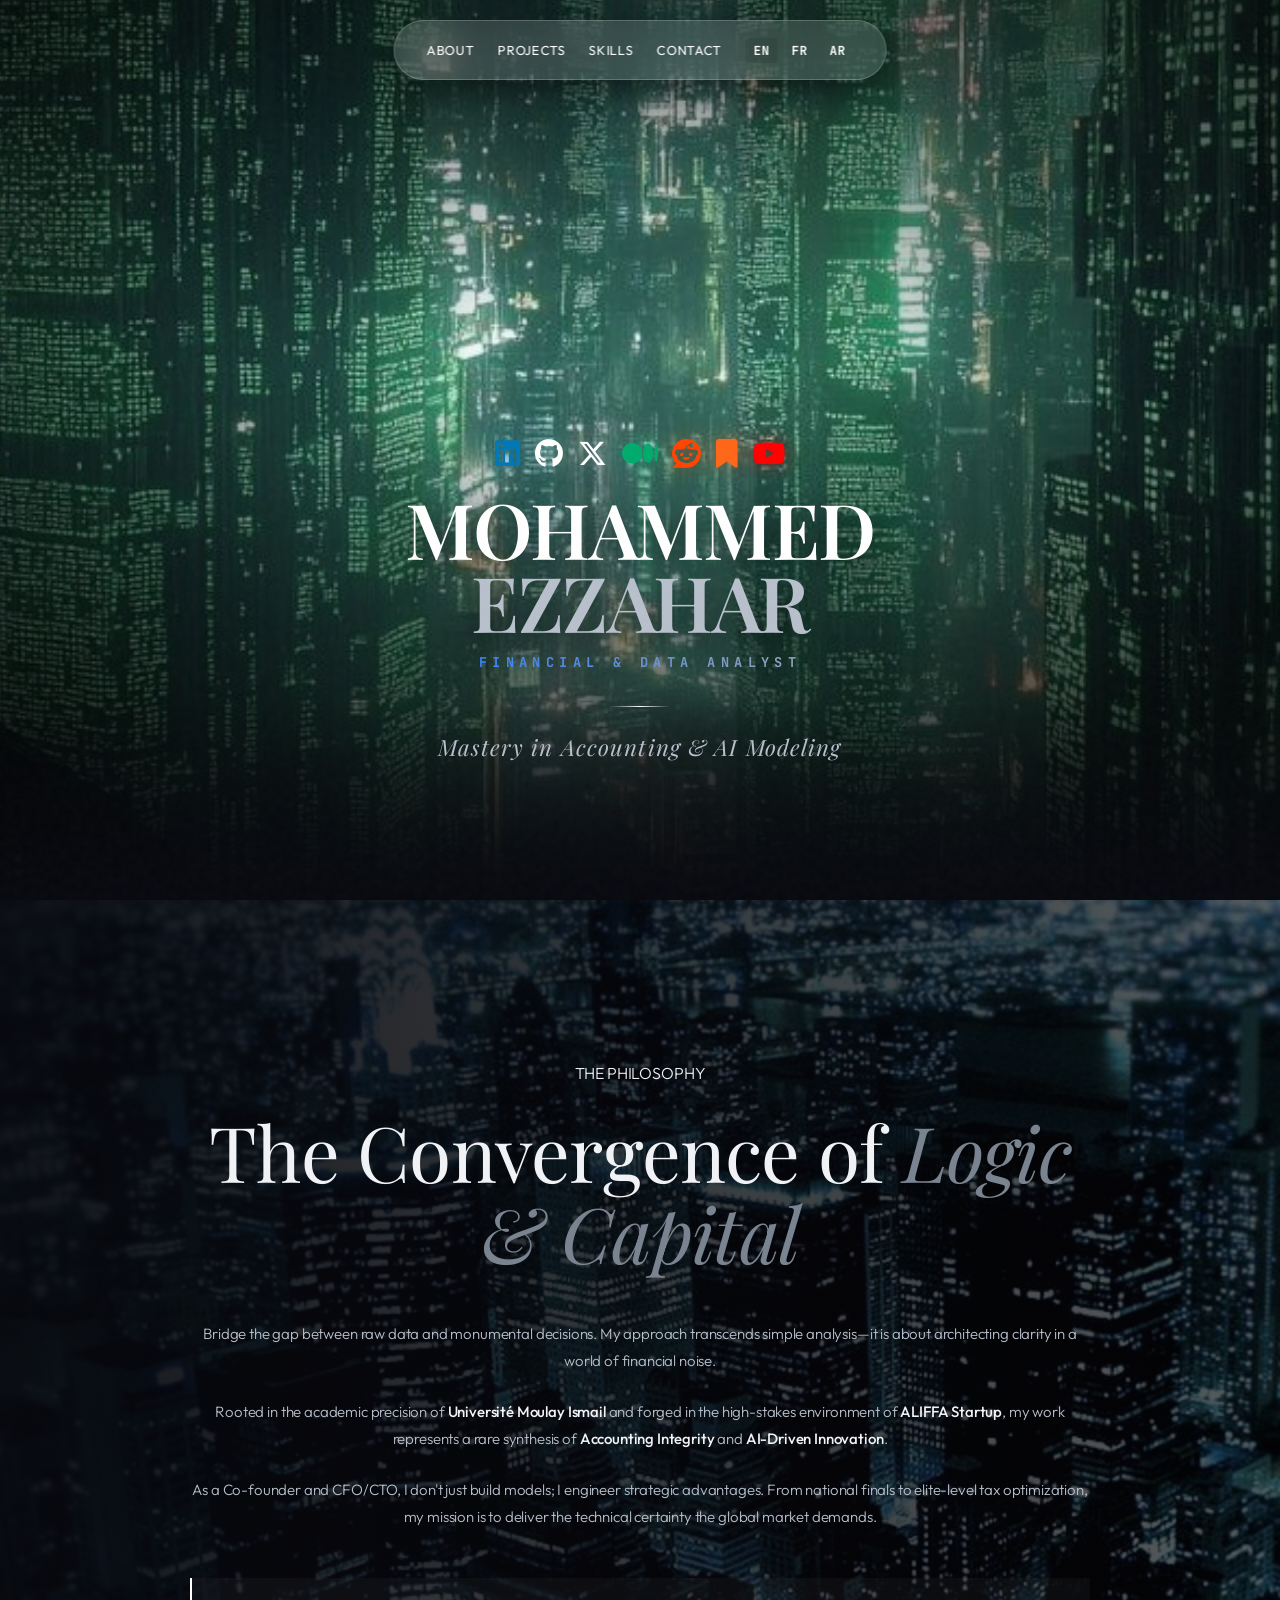
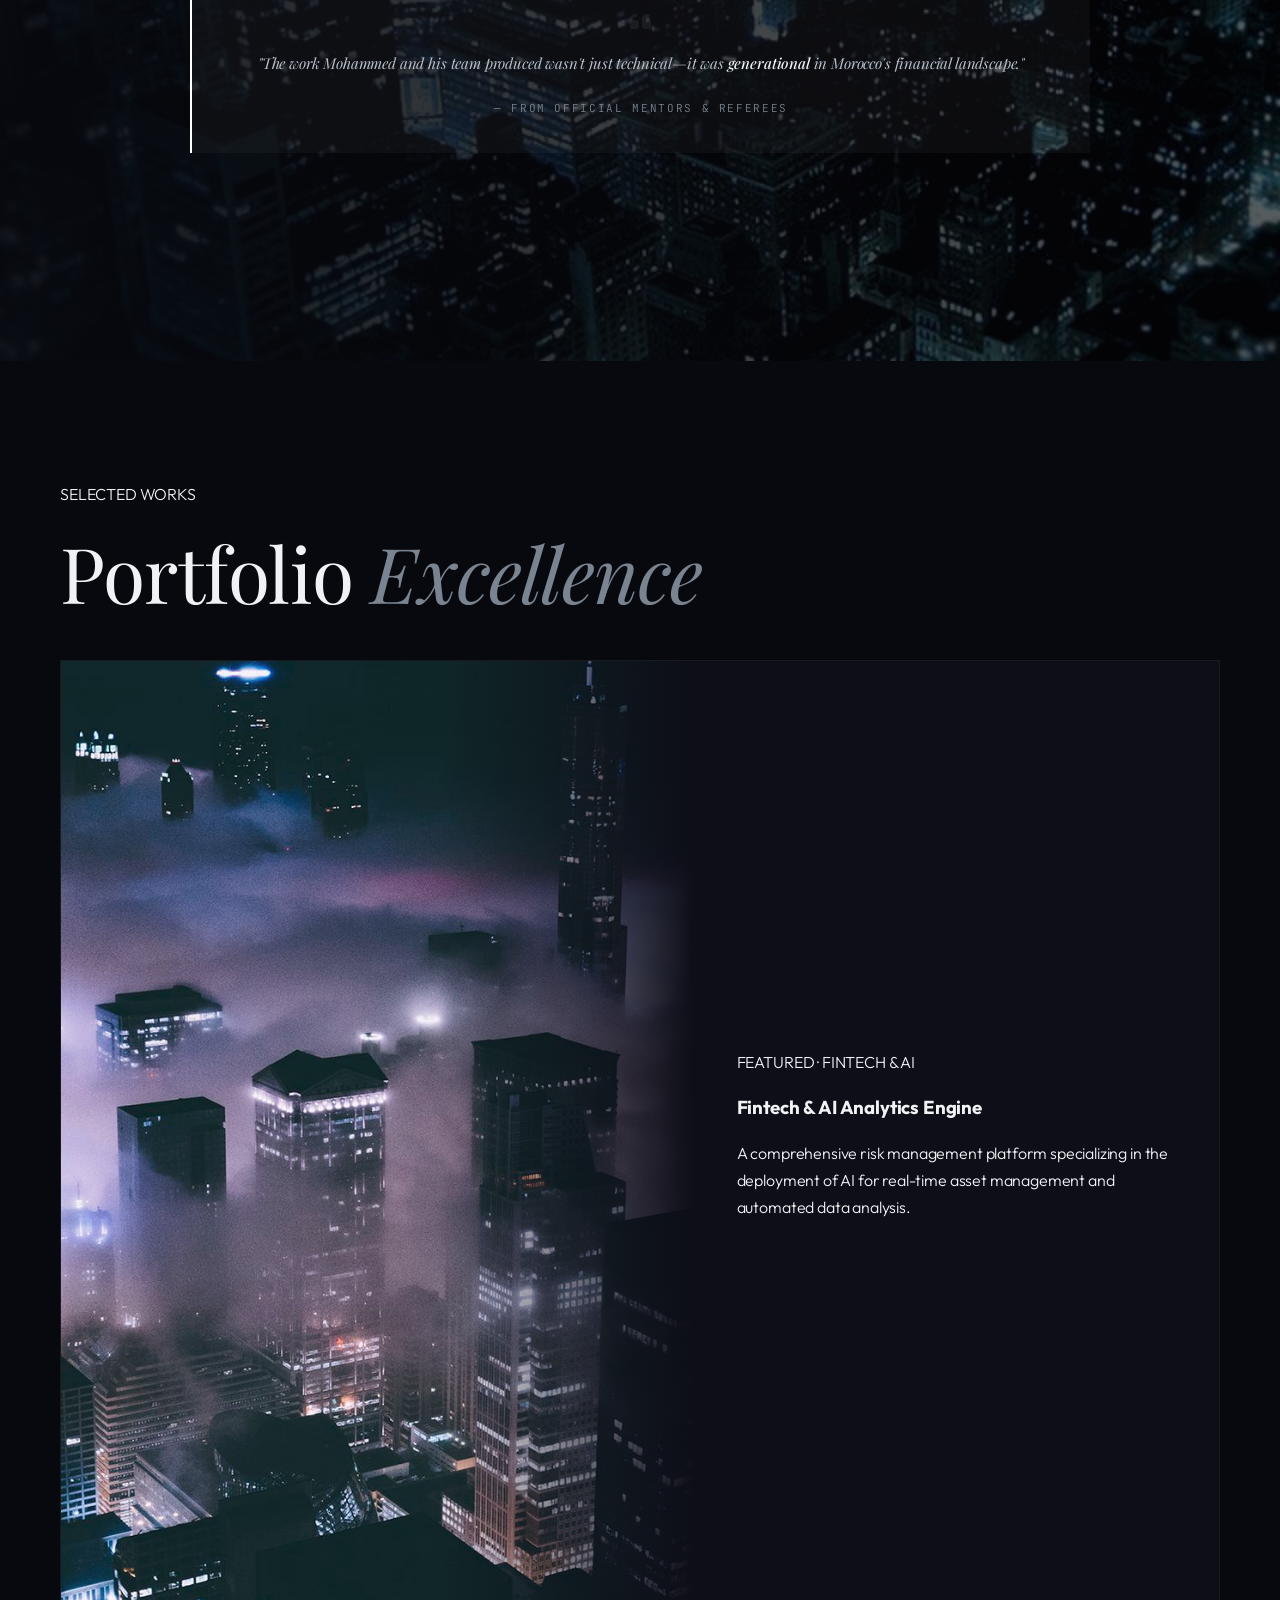
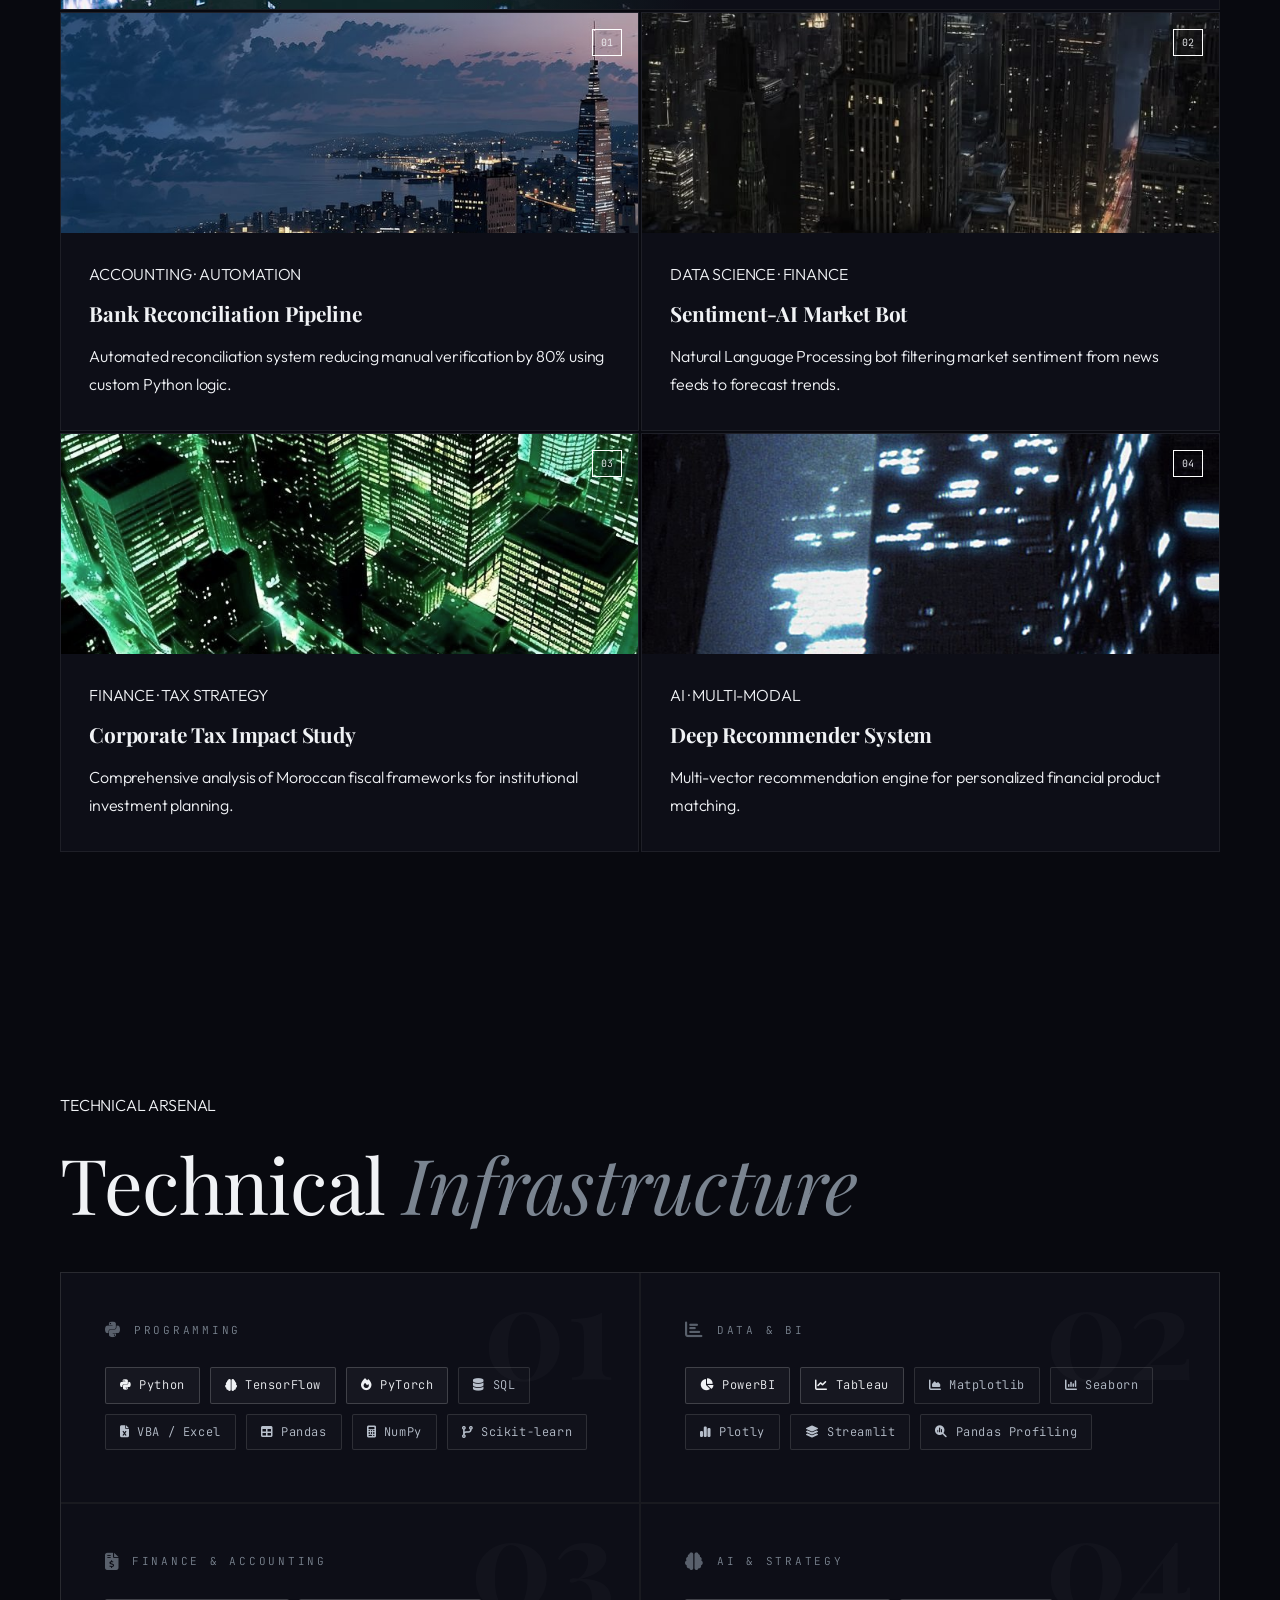
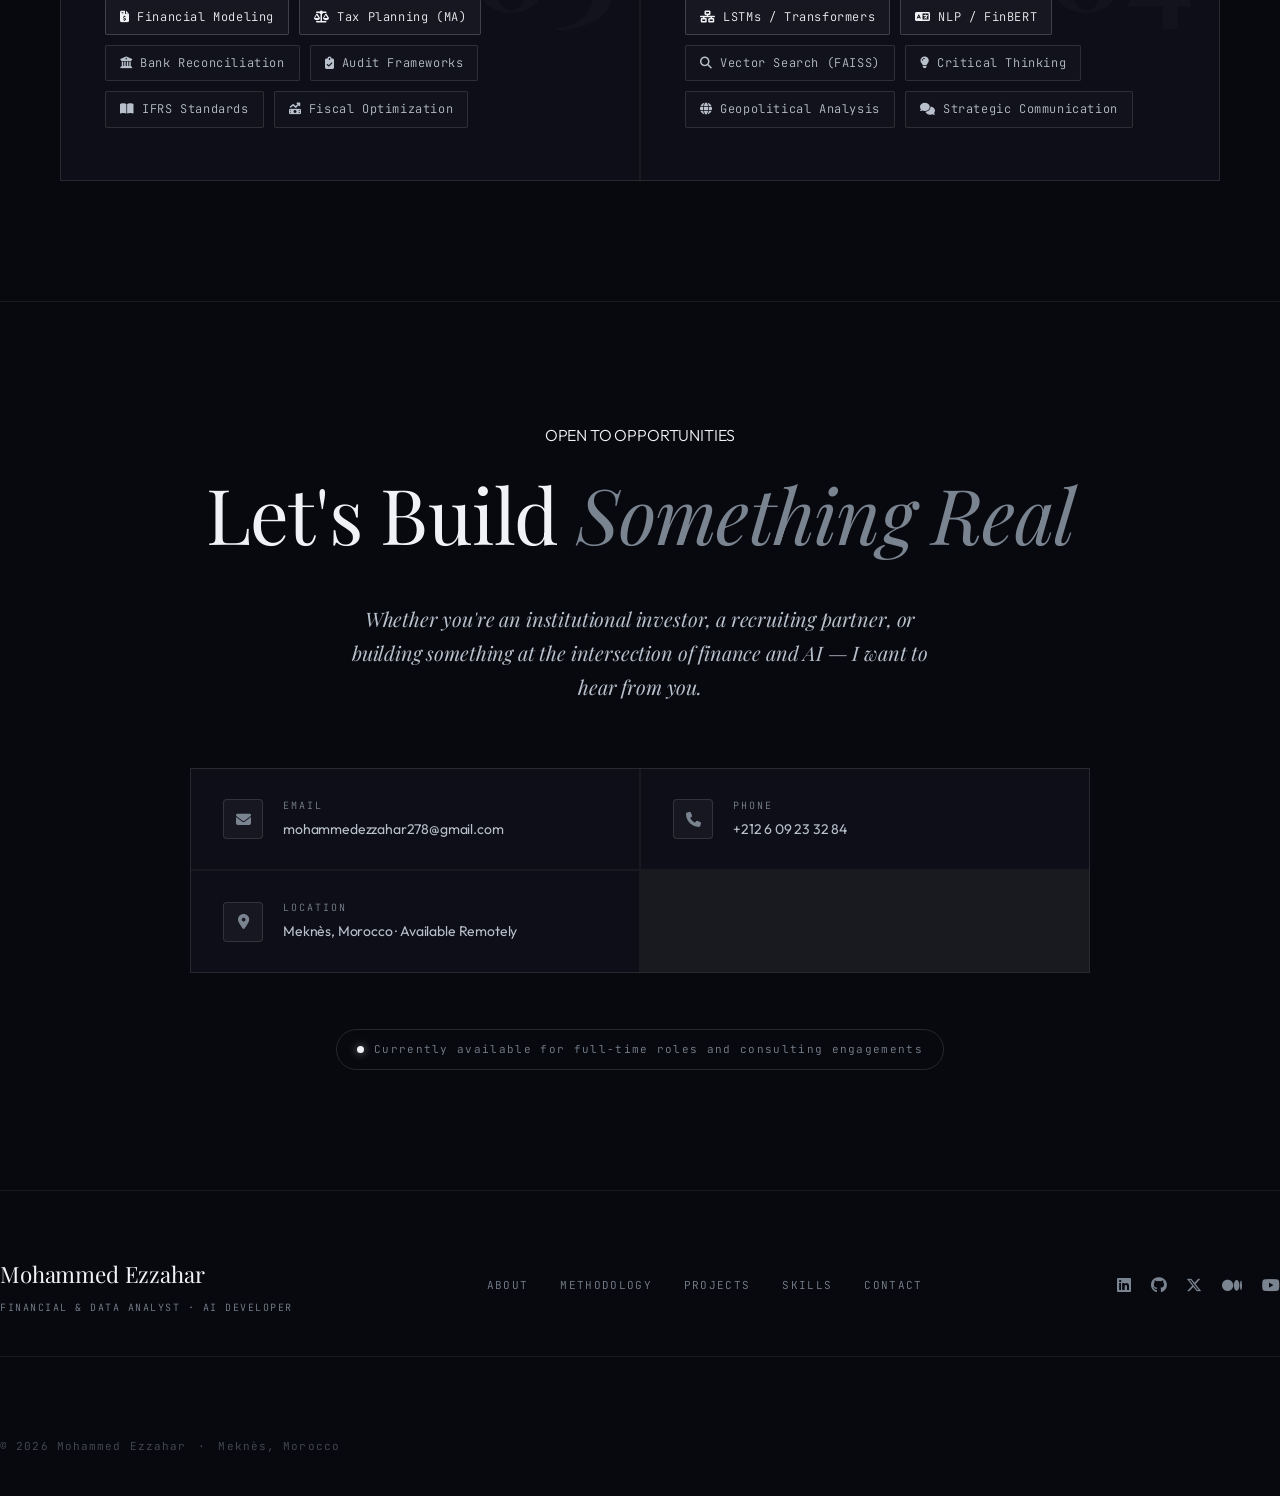
==== index.html @ 3557c6d4 "Fix PC layout overlapping for Arabic text and add gap" ====
<!DOCTYPE html>
<html lang="en">

<head>
    <meta charset="UTF-8">
    <meta name="viewport" content="width=device-width, initial-scale=1.0">
    <title>Mohammed Ezzahar | Financial &amp; Data Analyst</title>
    <meta name="description"
        content="Mohammed Ezzahar — Financial &amp; Data Analyst specializing in AI Modeling and Accounting.">

    <!-- Open Graph -->
    <meta property="og:title" content="Mohammed Ezzahar | Financial &amp; Data Analyst">
    <meta property="og:image" content="cinematic_3_boardroom.png">
    <meta property="og:description" content="Mastery in Accounting &amp; AI Modeling">

    <link rel="icon" href="youtube_art/logo.png" type="image/png">

    <!-- Fonts -->
    <link rel="stylesheet" href="styles.css?v=3">
    <!-- Icons -->
    <link rel="stylesheet" href="https://cdnjs.cloudflare.com/ajax/libs/font-awesome/6.5.1/css/all.min.css">
</head>

<body>
    <!-- Global Elements -->
    <div class="grain-overlay"></div>

    <nav class="hero-nav-pill">
        <div class="pill-links">
            <a href="#about" data-section="about" data-i18n="nav_about">About</a>
            <a href="#projects" data-section="projects" data-i18n="nav_projects">Projects</a>
            <a href="#skills" data-section="skills" data-i18n="nav_skills">Skills</a>
            <a href="#contact" data-section="contact" data-i18n="nav_contact">Contact</a>
        </div>



        <div class="pill-lang">
            <div class="lang-switch">
                <button class="lang-btn active" data-lang="en">EN</button>
                <button class="lang-btn" data-lang="fr">FR</button>
                <button class="lang-btn" data-lang="ar">AR</button>
            </div>
        </div>
    </nav>


    <!-- Section 1: Hero -->
    <section class="hero" id="hero">
        <div class="hero-bg" id="hero-parallax">
            <img src="1094726622034332256.jpg" alt="Financial Context">
        </div>
        <div class="hero-overlay"></div>

        <div class="container hero-container">
            <div class="hero-text">
                <div class="hero-socials fade-up">
                    <a href="https://www.linkedin.com/in/mohammed-ezzahar-579760319/" target="_blank" title="LinkedIn"
                        class="social-linkedin"><i class="fa-brands fa-linkedin"></i></a>
                    <a href="https://github.com/mohammedezzahar" target="_blank" title="GitHub" class="social-github"><i
                            class="fa-brands fa-github"></i></a>
                    <a href="https://x.com/MohammedEzzahar" target="_blank" title="X (Twitter)" class="social-x"><i
                            class="fa-brands fa-x-twitter"></i></a>
                    <a href="https://medium.com/@mohammedezzahar278" target="_blank" title="Medium" class="social-medium"><i
                            class="fa-brands fa-medium"></i></a>
                    <a href="https://www.reddit.com/user/MotheDatawizard/" target="_blank" title="Reddit"
                        class="social-reddit"><i class="fa-brands fa-reddit"></i></a>
                    <a href="https://substack.com/@mohammedezzahar1" target="_blank" title="Bookmark" class="social-substack"><i
                            class="fa-solid fa-bookmark"></i></a>
                    <a href="https://www.youtube.com/@MohammedEzzahar-g1o" target="_blank" title="YouTube"
                        class="social-youtube"><i class="fa-brands fa-youtube"></i></a>
                </div>
                <h1 class="hero-name fade-up">
                    <span class="name-first" data-i18n="hero_name_first">MOHAMMED</span>
                    <span class="name-last" data-i18n="hero_name_last">EZZAHAR</span>
                </h1>
                <div class="hero-job-eyebrow fade-up" data-i18n="hero_eyebrow">Financial &amp; Data Analyst</div>
                <div class="hero-divider fade-up"></div>
                <p class="hero-tagline-text fade-up" data-i18n="hero_tagline">Mastery in Accounting &amp; AI Modeling
                </p>
            </div>
        </div>

    </section>


    <!-- Section 2: About -->
    <section id="about" class="about-full-bleed">
        <div class="about-bg">
            <img src="289074869814221362.jpg" alt="Background">
        </div>
        <div class="about-overlay"></div>
        <div class="container about-grid">
            <div class="about-text fade-up">
                <div class="eyebrow" data-i18n="about_eyebrow">THE PHILOSOPHY</div>
                <h2 data-i18n="about_h2">The Convergence of <em>Logic &amp; Capital</em></h2>
                <p class="text-lead" data-i18n="about_lead">Bridge the gap between raw data and monumental decisions. My
                    approach transcends simple analysis—it is about architecting clarity in a world of financial noise.
                </p>

                <p data-i18n="about_p1">Rooted in the academic precision of <strong>Université Moulay Ismail</strong>
                    and forged in the high-stakes environment of <strong>ALIFFA Startup</strong>, my work represents a
                    rare synthesis of <strong>Accounting Integrity</strong> and <strong>AI-Driven Innovation</strong>.
                </p>

                <p data-i18n="about_p2">As a Co-founder and CFO/CTO, I don't just build models; I engineer strategic
                    advantages. From national finals to elite-level tax optimization, my mission is to deliver the
                    technical certainty the global market demands.</p>

                <div class="testimonial-block fade-up">
                    <i class="fa-solid fa-quote-left quote-icon"></i>
                    <p class="testimonial-text" data-i18n="testimonial_text">"The work Mohammed and his team produced
                        wasn&#39;t just technical—it was
                        <strong>generational</strong> in Morocco&#39;s financial landscape."
                    </p>
                    <span class="testimonial-author" data-i18n="testimonial_author">— From official Mentors &amp;
                        Referees</span>
                </div>

            </div>
        </div>
    </section>


    <!-- Section 4: Projects -->
    <section id="projects" class="projects">
        <div class="container">
            <div class="eyebrow fade-up" data-i18n="projects_eyebrow">SELECTED WORKS</div>
            <h2 class="fade-up" data-i18n="projects_h2">Portfolio <em>Excellence</em></h2>

            <div class="featured-project fade-up">
                <div class="f-img">
                    <img src="385057836912446926.jpg" alt="Fintech AI Engine">
                </div>
                <a href="project-fintech-ai.html" class="f-content">
                    <div class="eyebrow" data-i18n="proj_f_eyebrow">FEATURED · FINTECH &amp; AI</div>
                    <h3 data-i18n="proj_f_title">Fintech &amp; AI Analytics Engine</h3>
                    <p class="text-mid" data-i18n="proj_f_p">A comprehensive risk management platform specializing in
                        the deployment of AI for real-time asset management and automated data analysis.</p>
                </a>
            </div>

            <div class="projects-grid">
                <a href="project-bank-reconciliation.html" class="p-card fade-up">
                    <div class="p-img">
                        <div class="p-badge">01</div>
                        <img src="Instagram.jpg" alt="Bank Pipeline">
                    </div>
                    <div class="p-info">
                        <div class="eyebrow" data-i18n="proj_1_eyebrow">ACCOUNTING · AUTOMATION</div>
                        <h4 data-i18n="proj_1_title">Bank Reconciliation Pipeline</h4>
                        <p class="text-mid" data-i18n="proj_1_p">Automated reconciliation system reducing manual
                            verification by 80% using custom Python logic.</p>
                    </div>
                </a>
                <a href="project-market-bot.html" class="p-card fade-up">
                    <div class="p-img">
                        <div class="p-badge">02</div>
                        <img src="Gotham City by Night.jpg" alt="Market Bot">
                    </div>
                    <div class="p-info">
                        <div class="eyebrow" data-i18n="proj_2_eyebrow">DATA SCIENCE · FINANCE</div>
                        <h4 data-i18n="proj_2_title">Sentiment-AI Market Bot</h4>
                        <p class="text-mid" data-i18n="proj_2_p">Natural Language Processing bot filtering market
                            sentiment from news feeds to forecast trends.</p>
                    </div>
                </a>
                <a href="project-tax-study.html" class="p-card fade-up">
                    <div class="p-img">
                        <div class="p-badge">03</div>
                        <img src="847169379953874289.jpg" alt="Tax Study">
                    </div>
                    <div class="p-info">
                        <div class="eyebrow" data-i18n="proj_3_eyebrow">FINANCE · TAX STRATEGY</div>
                        <h4 data-i18n="proj_3_title">Corporate Tax Impact Study</h4>
                        <p class="text-mid" data-i18n="proj_3_p">Comprehensive analysis of Moroccan fiscal frameworks
                            for institutional investment planning.</p>
                    </div>
                </a>
                <a href="project-recommender.html" class="p-card fade-up">
                    <div class="p-img">
                        <div class="p-badge">04</div>
                        <img src="702561610658290028.jpg" alt="Recommender">
                    </div>
                    <div class="p-info">
                        <div class="eyebrow" data-i18n="proj_4_eyebrow">AI · MULTI-MODAL</div>
                        <h4 data-i18n="proj_4_title">Deep Recommender System</h4>
                        <p class="text-mid" data-i18n="proj_4_p">Multi-vector recommendation engine for personalized
                            financial product matching.</p>
                    </div>
                </a>
            </div>
        </div>
    </section>

    <!-- Section 5: Skills -->
    <section id="skills" class="skills-section">
        <div class="container">
            <div class="eyebrow fade-up" data-i18n="skills_eyebrow">TECHNICAL ARSENAL</div>
            <h2 class="fade-up" data-i18n="skills_h2">Technical <em>Infrastructure</em></h2>

            <div class="skills-grid-v2">

                <div class="skill-group-v2 fade-up">
                    <span class="sg-counter">01</span>
                    <div class="sg-header">
                        <i class="fa-brands fa-python"></i>
                        <span class="sg-title" data-i18n="skills_g1">Programming</span>
                    </div>
                    <div class="sg-tags">
                        <span class="sg-tag sg-tag--strong"><i class="fa-brands fa-python"></i> Python</span>
                        <span class="sg-tag sg-tag--strong"><i class="fa-solid fa-brain"></i> TensorFlow</span>
                        <span class="sg-tag sg-tag--strong"><i class="fa-solid fa-fire"></i> PyTorch</span>
                        <span class="sg-tag"><i class="fa-solid fa-database"></i> SQL</span>
                        <span class="sg-tag"><i class="fa-solid fa-file-excel"></i> VBA / Excel</span>
                        <span class="sg-tag"><i class="fa-solid fa-table"></i> Pandas</span>
                        <span class="sg-tag"><i class="fa-solid fa-calculator"></i> NumPy</span>
                        <span class="sg-tag"><i class="fa-solid fa-code-branch"></i> Scikit-learn</span>
                    </div>
                </div>

                <div class="skill-group-v2 fade-up">
                    <span class="sg-counter">02</span>
                    <div class="sg-header">
                        <i class="fa-solid fa-chart-bar"></i>
                        <span class="sg-title" data-i18n="skills_g2">Data &amp; BI</span>
                    </div>
                    <div class="sg-tags">
                        <span class="sg-tag sg-tag--strong"><i class="fa-solid fa-chart-pie"></i> PowerBI</span>
                        <span class="sg-tag sg-tag--strong"><i class="fa-solid fa-chart-line"></i> Tableau</span>
                        <span class="sg-tag"><i class="fa-solid fa-chart-area"></i> Matplotlib</span>
                        <span class="sg-tag"><i class="fa-solid fa-chart-column"></i> Seaborn</span>
                        <span class="sg-tag"><i class="fa-solid fa-chart-simple"></i> Plotly</span>
                        <span class="sg-tag"><i class="fa-solid fa-layer-group"></i> Streamlit</span>
                        <span class="sg-tag"><i class="fa-solid fa-magnifying-glass-chart"></i> Pandas Profiling</span>
                    </div>
                </div>

                <div class="skill-group-v2 fade-up">
                    <span class="sg-counter">03</span>
                    <div class="sg-header">
                        <i class="fa-solid fa-file-invoice-dollar"></i>
                        <span class="sg-title" data-i18n="skills_g3">Finance &amp; Accounting</span>
                    </div>
                    <div class="sg-tags">
                        <span class="sg-tag sg-tag--strong"><i class="fa-solid fa-file-invoice-dollar"></i> Financial
                            Modeling</span>
                        <span class="sg-tag sg-tag--strong"><i class="fa-solid fa-scale-balanced"></i> Tax Planning
                            (MA)</span>
                        <span class="sg-tag"><i class="fa-solid fa-building-columns"></i> Bank Reconciliation</span>
                        <span class="sg-tag"><i class="fa-solid fa-clipboard-check"></i> Audit Frameworks</span>
                        <span class="sg-tag"><i class="fa-solid fa-book-open"></i> IFRS Standards</span>
                        <span class="sg-tag"><i class="fa-solid fa-money-bill-trend-up"></i> Fiscal Optimization</span>
                    </div>
                </div>

                <div class="skill-group-v2 fade-up">
                    <span class="sg-counter">04</span>
                    <div class="sg-header">
                        <i class="fa-solid fa-brain"></i>
                        <span class="sg-title" data-i18n="skills_g4">AI &amp; Strategy</span>
                    </div>
                    <div class="sg-tags">
                        <span class="sg-tag sg-tag--strong"><i class="fa-solid fa-network-wired"></i> LSTMs /
                            Transformers</span>
                        <span class="sg-tag sg-tag--strong"><i class="fa-solid fa-language"></i> NLP / FinBERT</span>
                        <span class="sg-tag"><i class="fa-solid fa-magnifying-glass"></i> Vector Search (FAISS)</span>
                        <span class="sg-tag"><i class="fa-solid fa-lightbulb"></i> Critical Thinking</span>
                        <span class="sg-tag"><i class="fa-solid fa-globe"></i> Geopolitical Analysis</span>
                        <span class="sg-tag"><i class="fa-solid fa-comments"></i> Strategic Communication</span>
                    </div>
                </div>

            </div>
        </div>
    </section>

    <!-- Section 6: Contact -->
    <section id="contact" class="contact-section">
        <div class="container contact-container">
            <div class="eyebrow fade-up" data-i18n="contact_eyebrow">OPEN TO OPPORTUNITIES</div>
            <h2 class="fade-up" data-i18n="contact_h2">Let's Build <em>Something Real</em></h2>
            <p class="contact-lead fade-up" data-i18n="contact_lead">
                Whether you're an institutional investor, a recruiting partner,
                or building something at the intersection of finance and AI —
                I want to hear from you.
            </p>

            <div class="contact-grid fade-up">

                <a href="mailto:mohammedezzahar278@gmail.com" class="contact-item">
                    <div class="ci-icon"><i class="fa-solid fa-envelope"></i></div>
                    <div class="ci-body">
                        <span class="ci-label">EMAIL</span>
                        <span class="ci-value">mohammedezzahar278@gmail.com</span>
                    </div>
                    <i class="fa-solid fa-arrow-up-right ci-arrow"></i>
                </a>

                <a href="tel:+212609233284" class="contact-item">
                    <div class="ci-icon"><i class="fa-solid fa-phone"></i></div>
                    <div class="ci-body">
                        <span class="ci-label">PHONE</span>
                        <span class="ci-value">+212 6 09 23 32 84</span>
                    </div>
                    <i class="fa-solid fa-arrow-up-right ci-arrow"></i>
                </a>

                <div class="contact-item contact-item--static">
                    <div class="ci-icon"><i class="fa-solid fa-location-dot"></i></div>
                    <div class="ci-body">
                        <span class="ci-label">LOCATION</span>
                        <span class="ci-value" data-i18n="contact_location">Meknès, Morocco · Available Remotely</span>
                    </div>
                </div>



            </div>

            <div class="contact-availability fade-up">
                <span class="avail-dot"></span>
                <span data-i18n="contact_avail">Currently available for full-time roles and consulting
                    engagements</span>
            </div>
        </div>
    </section>

    <!-- Footer -->
    <footer class="footer">
        <div class="container">
            <div class="footer-inner">
                <div class="footer-brand">
                    <span class="footer-name">Mohammed Ezzahar</span>
                    <span class="footer-role" data-i18n="footer_role">Financial &amp; Data Analyst · AI Developer</span>
                </div>
                <nav class="footer-links">
                    <a href="#about" data-i18n="nav_about_short">About</a>
                    <a href="#experience" data-i18n="nav_experience_short">Methodology</a>
                    <a href="#projects" data-i18n="nav_projects_short">Projects</a>
                    <a href="#skills" data-i18n="nav_skills_short">Skills</a>
                    <a href="#contact" data-i18n="nav_contact_short">Contact</a>
                </nav>
                <div class="footer-socials">
                    <a href="https://www.linkedin.com/in/mohammed-ezzahar-579760319/" target="_blank"
                        class="social-linkedin"><i class="fa-brands fa-linkedin"></i></a>
                    <a href="https://github.com/mohammedezzahar" target="_blank" class="social-github"><i
                            class="fa-brands fa-github"></i></a>
                    <a href="https://x.com/MohammedEzzahar" target="_blank" class="social-x"><i
                            class="fa-brands fa-x-twitter"></i></a>
                    <a href="https://medium.com/@mohammedezzahar278" target="_blank" class="social-medium"><i
                            class="fa-brands fa-medium"></i></a>
                    <a href="https://www.youtube.com/@MohammedEzzahar-g1o" target="_blank" class="social-youtube"><i
                            class="fa-brands fa-youtube"></i></a>
                </div>
            </div>
            <div class="footer-bottom">
                <span class="copyright">© 2026 Mohammed Ezzahar</span>
                <span class="dot">·</span>
                <span data-i18n="footer_location">Meknès, Morocco</span>
            </div>
        </div>
    </footer>


    <script src="script.js"></script>
</body>

</html>
---- styles.css ----
@import url('https://fonts.googleapis.com/css2?family=Outfit:wght@300;400;500;600;700&family=Cairo:wght@400;600;700&family=Playfair+Display:ital,wght@0,400;0,700;1,400;1,700&family=JetBrains+Mono:wght@300;400&display=swap');

:root {
    /* Color Palette - Monochrome Luxury */
    --bg: #08090F;
    --bg-2: #0D0E17;
    --bg-3: #11131E;
    --border: rgba(255, 255, 255, 0.07);
    --border-m: rgba(255, 255, 255, 0.12);
    --text: #F0F2F5;
    --text-dim: #7A8490;
    --text-mid: #B8C0CC;
    --accent: #FFFFFF;
    /* Shift to Pure White */
    --accent-dim: rgba(255, 255, 255, 0.15);
    --accent-glow: rgba(255, 255, 255, 0.35);
    --warn: #D1D5DB;
    /* Silver/Gray */
    --warm: #E5E7EB;
    /* Lighter Silver */

    /* Typography - Rebuilt for Luxury Finance */
    --font-display: 'Outfit', sans-serif;
    --font-editorial: 'Playfair Display', serif;
    --font-tech: 'JetBrains Mono', monospace;
    --font-body: 'Outfit', sans-serif;
    --font-arabic: 'Cairo', sans-serif;

    /* Spacing */
    --padding-global: 60px;
    --section-padding: 120px;
    --container-max: 1280px;
}

/* Base Styles */
* {
    margin: 0;
    padding: 0;
    box-sizing: border-box;
}

html {
    scroll-behavior: smooth;
    background-color: var(--bg);
    overflow-x: hidden;
}

body {
    background-color: var(--bg);
    color: var(--text);
    font-family: var(--font-body);
    font-weight: 300;
    line-height: 1.7;
    /* Increased for readability */
    -webkit-font-smoothing: antialiased;
    letter-spacing: -0.01em;
}

section {
    position: relative;
    padding: var(--section-padding) var(--padding-global);
    overflow: hidden;
}

.container {
    max-width: var(--container-max);
    margin: 0 auto;
    position: relative;
    z-index: 10;
}

a {
    text-decoration: none;
    color: inherit;
    transition: 0.3s cubic-bezier(0.16, 1, 0.3, 1);
}

ul {
    list-style: none;
}

img {
    max-width: 100%;
    display: block;
}


/* Grain Overlay */
.grain-overlay {
    position: fixed;
    top: 0;
    left: 0;
    width: 100%;
    height: 100%;
    background: url("data:image/svg+xml,%3Csvg viewBox='0 0 180 180' xmlns='http://www.w3.org/2000/svg'%3E%3Cfilter id='noiseFilter'%3E%3CfeTurbulence type='fractalNoise' baseFrequency='0.65' numOctaves='3' stitchTiles='stitch'/%3E%3C/filter%3E%3Crect width='100%25' height='100%25' filter='url(%23noiseFilter)'/%3E%3C/svg%3E");
    opacity: 0.028;
    pointer-events: none;
    z-index: 9990;
}

/* Animations */
.fade-up {
    opacity: 0;
    transform: translateY(36px);
    transition: opacity 0.9s cubic-bezier(0.16, 1, 0.3, 1), transform 0.9s cubic-bezier(0.16, 1, 0.3, 1);
}

.fade-up.visible {
    opacity: 1;
    transform: translateY(0);
}


@keyframes breatheGlow {

    0%,
    100% {
        text-shadow: 0 0 0px var(--text);
    }

    50% {
        text-shadow: 0 0 25px rgba(255, 255, 255, 0.4), 0 0 50px rgba(255, 255, 255, 0.1);
    }
}

@keyframes blink {

    0%,
    100% {
        opacity: 1;
    }

    50% {
        opacity: 0.3;
    }
}

@keyframes marquee {
    0% {
        transform: translateX(0);
    }

    100% {
        transform: translateX(-50%);
    }
}

/* --- GLOBAL NAVIGATION PILL (Fixed Top) --- */
.hero-nav-pill {
    position: fixed;
    top: 20px;
    left: 50%;
    transform: translateX(-50%);
    background: rgba(220, 220, 225, 0.15);
    backdrop-filter: blur(20px);
    -webkit-backdrop-filter: blur(20px);
    border: 1px solid rgba(255, 255, 255, 0.2);
    border-radius: 100px;
    padding: 10px 32px;
    display: flex;
    align-items: center;
    gap: 24px;
    z-index: 10000;
    box-shadow: 0 10px 30px rgba(0, 0, 0, 0.5);
    max-width: calc(100vw - 40px);
    width: max-content;
    flex-wrap: nowrap;
    overflow: hidden;
    white-space: nowrap;
    transition: 0.5s cubic-bezier(0.16, 1, 0.3, 1);
}

@keyframes navFloat {

    0%,
    100% {
        transform: translate(-50%, 0);
    }

    50% {
        transform: translate(-50%, -4px);
    }
}

.pill-links {
    display: flex;
    align-items: center;
    gap: 12px;
}

.pill-links a {
    font-family: var(--font-tech);
    font-size: 12.5px;
    font-weight: 700;
    color: #ffffff !important;
    text-transform: uppercase;
    letter-spacing: 0.1em;
    display: flex;
    align-items: center;
    gap: 4px;
    transition: color 0.3s;
}

.pill-links a:hover {
    color: #ffffff !important;
}

.pill-divider {
    width: 1px;
    height: 14px;
    background: rgba(0, 0, 0, 0.2);
}

.pill-socials {
    display: flex;
    align-items: center;
    gap: 16px;
}

.pill-socials a {
    font-size: 16px;
    transition: 0.4s cubic-bezier(0.16, 1, 0.3, 1);
    display: flex;
    align-items: center;
    justify-content: center;
}

.pill-socials a:hover {
    transform: translateY(-3px) scale(1.2);
}

.pill-socials a.social-linkedin {
    color: #0077b5;
}

.pill-socials a.social-github {
    color: #ffffff;
}

.pill-socials a.social-x {
    color: #ffffff;
}

.pill-socials a.social-medium {
    color: #00ab6c;
}

.pill-socials a.social-reddit {
    color: #ff4500;
}

.pill-socials a.social-substack {
    color: #ff6719;
}

.pill-socials a.social-youtube {
    color: #ff0000;
}

.hero-nav-pill .lang-switch {
    display: flex;
    gap: 6px;
    align-items: center;
}

.hero-nav-pill .lang-btn {
    background: transparent;
    border: none;
    font-family: var(--font-tech);
    font-size: 12.5px;
    font-weight: 700;
    color: #ffffff !important;
    cursor: pointer;
    transition: 0.3s;
    text-transform: uppercase;
}

.hero-nav-pill .lang-btn.active,
.hero-nav-pill .lang-btn:hover {
    color: #ffffff !important;
}

/* Typography Utilities */
.about-full-bleed .eyebrow::after {
    content: '';
    width: 32px;
    height: 1px;
    background: var(--accent);
}


.eyebrow::before {
    content: '';
    width: 32px;
    height: 1px;
    background: var(--accent);
}

h2 {
    font-family: var(--font-editorial);
    font-weight: 400;
    /* Regular weight often feels more premium for serifs */
    font-size: clamp(3rem, 6vw, 5rem);
    /* Scaled up for more impact */
    line-height: 1.05;
    margin: 24px 0 48px;
    letter-spacing: -0.01em;
}

h2 em {
    font-style: italic;
    color: var(--text-dim);
}

/* Hero Section */
.hero {
    height: 100vh;
    padding-top: 2rem;
    display: flex;
    align-items: center;
    background: #000;
    position: relative;
    overflow: hidden;
}

.hero-bg {
    position: absolute;
    top: 0;
    left: 0;
    width: 100%;
    height: 100%;
    z-index: 0;
    overflow: hidden;
}

.hero-bg img {
    width: 100%;
    height: 100%;
    object-fit: cover;
    transform: scale(1.25);
    transform-origin: 50% 45%;
    /* Slightly higher to focus better on face if needed */
    /* Account for parallax */
}

.hero-overlay {
    position: absolute;
    top: 0;
    left: 0;
    width: 100%;
    height: 100%;
    background:
        radial-gradient(circle at 50% 45%, rgba(0, 0, 0, 0) 20%, rgba(0, 0, 0, 0.7) 100%),
        linear-gradient(to bottom, rgba(0, 0, 0, 0.3) 0%, transparent 40%, rgba(0, 0, 0, 0.8) 100%);
    z-index: 1;
}

.hero-container {
    height: 100%;
    display: flex;
    align-items: flex-end;
    /* Moved from center to bottom */
    justify-content: center;
    padding-bottom: 15px;
    /* Precise edge positioning */
    z-index: 10;
    /* High z-index to stay above overlays */
    position: relative;
    text-align: center;
}

.hero-content {
    max-width: 1200px;
    padding: 0 20px;
}

.hero-status {
    display: inline-flex;
    align-items: center;
    gap: 8px;
    background: rgba(255, 255, 255, 0.06);
    border: 1px solid rgba(255, 255, 255, 0.12);
    padding: 4px 12px;
    border-radius: 100px;
    margin-bottom: 2rem;
}

.status-dot {
    width: 6px;
    height: 6px;
    background: var(--text);
    border-radius: 50%;
    box-shadow: 0 0 8px rgba(255, 255, 255, 0.4);
    animation: statusPulse 2s infinite ease-in-out;
}

.status-text {
    font-family: var(--font-tech);
    font-size: 10px;
    text-transform: uppercase;
    letter-spacing: 0.1em;
    color: var(--text-dim);
}

@keyframes statusPulse {

    0%,
    100% {
        opacity: 0.5;
        transform: scale(1);
    }

    50% {
        opacity: 1;
        transform: scale(1.2);
    }
}

.hero-job-eyebrow {
    font-family: var(--font-tech);
    font-size: 0.85rem;
    font-weight: 700;
    text-transform: uppercase;
    letter-spacing: 0.4em;
    margin-bottom: 0.75rem;
    background: linear-gradient(90deg, #3b82f6 0%, #94a3b8 100%);
    -webkit-background-clip: text;
    background-clip: text;
    -webkit-text-fill-color: transparent;
    display: inline-block;
}

.hero-name {
    font-family: var(--font-editorial);
    font-size: clamp(1.8rem, 6vw, 4.8rem);
    font-weight: 600;
    text-transform: uppercase;
    line-height: 0.9;
    margin-bottom: 0.75rem;
    /* Reduced further */
    letter-spacing: -0.02em;
    display: flex;
    flex-direction: column;
    align-items: center;
    gap: 0.05em;
    text-shadow: 0 10px 30px rgba(0, 0, 0, 0.6);
}

.name-first {
    color: #FFFFFF;
    opacity: 1;
}

.name-last {
    color: var(--text-mid);
    /* Creates a nice silver contrast */
    margin-top: 0;
}

.hero-divider {
    width: 60px;
    height: 1px;
    background: linear-gradient(90deg, transparent, #FFFFFF, transparent);
    margin: 1.25rem auto 1.5rem;
    opacity: 0.4;
}

.hero-tagline-text {
    font-family: var(--font-editorial);
    font-size: clamp(1rem, 2vw, 1.4rem);
    font-style: italic;
    color: var(--text-mid);
    letter-spacing: 0.05em;
    max-width: 650px;
    margin: 0 auto;
    line-height: 1.5;
    opacity: 0.9;
}

/* Hero Socials */
.hero-socials {
    display: flex;
    justify-content: center;
    gap: 15px;
    /* Tighter gap */
    margin-bottom: 1rem;
    /* Further reduced from 1.2rem */
    position: relative;
    z-index: 10;
}

.hero-socials a {
    font-size: 1.8rem;
    transition: 0.4s cubic-bezier(0.16, 1, 0.3, 1);
    opacity: 1;
    /* Full opacity for vibrant colors */
    filter: drop-shadow(0 0 5px rgba(255, 255, 255, 0.1));
}

.hero-socials a.social-linkedin {
    color: #0077b5;
    filter: drop-shadow(0 0 10px rgba(0, 119, 181, 0.4));
}

.hero-socials a.social-github {
    color: #ffffff;
    filter: drop-shadow(0 0 10px rgba(255, 255, 255, 0.4));
}

.hero-socials a.social-x {
    color: #ffffff;
    filter: drop-shadow(0 0 10px rgba(255, 255, 255, 0.4));
}

.hero-socials a.social-medium {
    color: #00ab6c;
    filter: drop-shadow(0 0 10px rgba(0, 171, 108, 0.4));
}

.hero-socials a.social-reddit {
    color: #ff4500;
    filter: drop-shadow(0 0 10px rgba(255, 69, 0, 0.4));
}

.hero-socials a.social-substack {
    color: #ff6719;
    filter: drop-shadow(0 0 10px rgba(255, 103, 25, 0.4));
}

.hero-socials a.social-youtube {
    color: #ff0000;
    filter: drop-shadow(0 0 10px rgba(255, 0, 0, 0.4));
}

.hero-socials a:hover {
    opacity: 1;
    transform: translateY(-4px) scale(1.15);
    filter: drop-shadow(0 0 15px currentColor);
}



/* Photo Block */
.hero-photo-block {
    position: relative;
    justify-self: center;
}

.photo-wrapper {
    position: relative;
    height: clamp(280px, 30vw, 440px);
    overflow: hidden;
}

.photo-wrapper img {
    width: 100%;
    height: 100%;
    object-fit: cover;
    object-position: top center;
    filter: grayscale(15%) contrast(1.05);
    transition: 0.4s ease;
}

.photo-wrapper:hover img {
    filter: grayscale(0%) contrast(1.1);
}




/* --- Section 2: Stats Band --- */

.stats-grid {
    display: flex;
    justify-content: space-between;
    align-items: center;
}

.stat-item {
    flex: 1;
    text-align: center;
    position: relative;
}

.stat-item:not(:last-child)::after {
    content: '';
    position: absolute;
    right: 0;
    top: 50%;
    transform: translateY(-50%);
    width: 1px;
    height: 60px;
    background: var(--border-m);
}

.stat-val {
    font-family: var(--font-display);
    font-weight: 800;
    font-size: clamp(3rem, 5vw, 5rem);
    color: var(--accent);
    line-height: 1;
}

.stat-val sup {
    font-size: 0.45em;
    vertical-align: super;
}

.stat-label {
    display: block;
    font-family: var(--font-body);
    font-size: 13px;
    color: var(--text-dim);
    letter-spacing: 0.04em;
    margin-top: 8px;
}

/* About Section Transformation (Full-Bleed) */
.about-full-bleed {
    position: relative;
    padding: 160px 0;
    /* Increased padding for impact */
    background: #000;
    overflow: hidden;
    display: flex;
    align-items: center;
}

.about-bg {
    position: absolute;
    top: 0;
    left: 0;
    width: 100%;
    height: 100%;
    z-index: 0;
}

.about-bg img {
    width: 100%;
    height: 100%;
    object-fit: cover;
    opacity: 0.5;
    /* Balanced opacity for background feel */
    filter: saturate(0.8) contrast(1.1);
}

.about-overlay {
    position: absolute;
    top: 0;
    left: 0;
    width: 100%;
    height: 100%;
    background: linear-gradient(90deg,
            rgba(8, 9, 15, 0.9) 0%,
            rgba(8, 9, 15, 0.6) 50%,
            rgba(8, 9, 15, 0.3) 100%);
    z-index: 1;
}

.about-full-bleed .container {
    position: relative;
    z-index: 2;
}

.about-grid {
    display: flex;
    justify-content: center;
    text-align: center;
    max-width: 900px;
    margin: 0 auto;
}

.about-text {
    width: 100%;
}




@media (max-width: 992px) {
    .about-grid {
        grid-template-columns: 1fr;
        gap: 40px;
    }

    .about-overlay {
        background: linear-gradient(to bottom,
                rgba(8, 9, 15, 0.9) 0%,
                rgba(8, 9, 15, 0.7) 100%);
    }

    .about-spacer {
        display: none;
    }
}


.about-collage {
    position: relative;
}

.profile-frame {
    position: relative;
    width: 100%;
    height: 520px;
    overflow: hidden;
    border-radius: 4px;
    background: var(--bg-3);
}

.profile-img {
    width: 100%;
    height: 100%;
    object-fit: cover;
    filter: grayscale(100%) contrast(1.1);
    transition: 0.8s cubic-bezier(0.16, 1, 0.3, 1);
    opacity: 0.85;
}

.profile-img:hover {
    filter: grayscale(30%) contrast(1.05);
    opacity: 1;
    transform: scale(1.03);
}

.profile-glow {
    position: absolute;
    top: 0;
    left: 0;
    width: 100%;
    height: 100%;
    background: radial-gradient(circle at 50% 50%, transparent 40%, rgba(0, 0, 0, 0.4) 100%);
    pointer-events: none;
}


.overlay-img {
    position: absolute;
    bottom: -30px;
    right: -30px;
    width: 55%;
    height: 180px;
    object-fit: cover;
    border: 4px solid var(--bg);
    box-shadow: 0 20px 60px rgba(0, 0, 0, 0.6);
    filter: grayscale(30%);
}

.about-badge {
    position: absolute;
    top: 20px;
    left: -16px;
    background: var(--accent);
    color: var(--bg);
    font-family: var(--font-tech);
    font-size: 10px;
    letter-spacing: 0.15em;
    padding: 8px 16px;
    z-index: 5;
}

.about-text p {
    color: var(--text-mid);
    font-size: 15px;
    line-height: 1.8;
    margin-bottom: 24px;
}

.about-text strong {
    color: var(--text);
    font-weight: 500;
}

.text-lead {
    font-size: 1.25rem;
    line-height: 1.6;
    color: var(--text);
    margin-bottom: 2rem;
    font-weight: 300;
}

.testimonial-block {
    background: rgba(255, 255, 255, 0.03);
    border-left: 2px solid var(--accent);
    padding: 32px;
    margin: 48px 0;
    position: relative;
}

.quote-icon {
    font-size: 24px;
    color: var(--accent-dim);
    margin-bottom: 16px;
    display: block;
    opacity: 0.4;
}

.testimonial-text {
    font-family: var(--font-editorial);
    font-size: 1.35rem;
    font-style: italic;
    line-height: 1.6;
    color: var(--text);
    margin-bottom: 16px !important;
}

.testimonial-author {
    font-family: var(--font-tech);
    font-size: 11px;
    text-transform: uppercase;
    letter-spacing: 0.15em;
    color: var(--text-dim);
}

.about-stats-mini {
    display: flex;
    gap: 40px;
    margin-top: 48px;
    border-top: 1px solid var(--border);
    padding-top: 32px;
}

.s-mini {
    display: flex;
    flex-direction: column;
    gap: 8px;
}

.s-mini .number {
    font-family: var(--font-tech);
    font-size: 0.75rem;
    color: var(--accent);
    letter-spacing: 0.1em;
}

.s-mini .label {
    font-family: var(--font-tech);
    font-size: 0.85rem;
    color: var(--text-mid);
    text-transform: uppercase;
    letter-spacing: 0.05em;
}

/* Projects Section */
.featured-project {
    display: grid;
    grid-template-columns: 1.2fr 1fr;
    border: 1px solid var(--border);
    margin-bottom: 2px;
    transition: 0.3s;
}

.featured-project:hover {
    border-color: var(--accent);
}

.f-img {
    position: relative;
    min-height: 380px;
    overflow: hidden;
}

.f-img img {
    width: 100%;
    height: 100%;
    object-fit: cover;
    filter: grayscale(20%);
    transition: 1s cubic-bezier(0.16, 1, 0.3, 1);
}

.f-img::after {
    content: '';
    position: absolute;
    top: 0;
    right: 0;
    width: 40%;
    height: 100%;
    background: linear-gradient(to right, transparent, var(--bg-2));
}

.featured-project:hover .f-img img {
    transform: scale(1.04);
    filter: grayscale(0%);
}

.f-content {
    background: var(--bg-2);
    padding: 50px 44px;
    display: flex;
    flex-direction: column;
    justify-content: center;
    gap: 16px;
}

.f-content .tags {
    display: flex;
    gap: 12px;
}

.projects-grid {
    display: grid;
    grid-template-columns: repeat(2, 1fr);
    gap: 2px;
}

.p-card {
    background: var(--bg-2);
    border: 1px solid var(--border);
    overflow: hidden;
    transition: 0.4s cubic-bezier(0.16, 1, 0.3, 1);
}

.p-card:hover {
    border-color: var(--accent);
    transform: translateY(-4px);
}

.p-img {
    height: 220px;
    position: relative;
    overflow: hidden;
}

.p-img img {
    width: 100%;
    height: 100%;
    object-fit: cover;
    filter: grayscale(30%);
    transition: 0.6s;
}

.p-card:hover .p-img img {
    transform: scale(1.06);
    filter: grayscale(0%);
}

.p-badge {
    position: absolute;
    top: 16px;
    right: 16px;
    font-family: var(--font-tech);
    font-size: 10px;
    color: var(--text);
    padding: 4px 8px;
    border: 1px solid var(--accent);
    z-index: 5;
}

.p-info {
    padding: 28px 28px 32px;
}

.p-info h4 {
    font-family: var(--font-editorial);
    font-size: 1.3rem;
    margin: 8px 0 12px;
}

.view-arch {
    font-family: var(--font-tech);
    font-size: 11px;
    color: var(--accent);
    letter-spacing: 0.05em;
    display: flex;
    align-items: center;
    gap: 8px;
    margin-top: 20px;
}

.view-arch:hover {
    letter-spacing: 0.1em;
}

/* Skills Section */
.skills-grid {
    display: grid;
    grid-template-columns: repeat(2, 1fr);
    gap: 48px;
}

.skill-group {
    padding: 40px;
    background: var(--bg-3);
    border: 1px solid var(--border);
}

.skill-group .group-label {
    font-family: var(--font-editorial);
    font-size: 1.8rem;
    color: var(--text);
    letter-spacing: 0.05em;
    text-transform: uppercase;
    padding-bottom: 20px;
    margin-bottom: 32px;
    display: block;
    position: relative;
    text-shadow: 0 4px 15px rgba(255, 255, 255, 0.1);
}


.bar-container {
    margin-bottom: 20px;
}

.bar-info {
    display: flex;
    justify-content: space-between;
    align-items: center;
    font-size: 13px;
    margin-bottom: 12px;
    color: var(--text-mid);
}

.skill-icon {
    width: 24px;
    color: #60A5FA;
    font-size: 14px;
    margin-right: 4px;
    text-align: center;
    opacity: 0.9;
}

.bar-bg {
    height: 3px;
    background: var(--border-m);
    position: relative;
}

.bar-fill {
    position: absolute;
    top: 0;
    left: 0;
    height: 100%;
    background: linear-gradient(90deg, var(--accent), rgba(255, 255, 255, 0.3));
    width: 0%;
    transition: width 1.2s cubic-bezier(0.16, 1, 0.3, 1);
}


/* --- Section 7: Tech Marquee --- */
.tech-marquee {
    border-top: 1px solid var(--border);
    border-bottom: 1px solid var(--border);
    padding: 0;
    overflow: hidden;
}

.marquee-impact {
    display: flex;
    white-space: nowrap;
    animation: marquee 28s linear infinite;
}

.marquee-impact span {
    font-family: var(--font-display);
    font-size: 24px;
    font-weight: 700;
    color: var(--text-dim);
    text-transform: uppercase;
    padding: 0 30px;
    transition: color 0.3s;
}

.marquee-impact span:hover {
    color: var(--accent);
}

/* CTA Banner */
.cta-banner {
    padding: 140px var(--padding-global);
    background-image: url('cinematic_wide_2.png');
    background-size: cover;
    text-align: center;
}



.cta-banner::before {
    content: '';
    position: absolute;
    top: 0;
    left: 0;
    width: 100%;
    height: 100%;
    background: rgba(8, 9, 15, 0.88);
    z-index: 1;
}

.cta-content {
    max-width: 700px;
    margin: 0 auto;
}

/* Contact Form */
.contact-form {
    margin-top: 50px;
    display: flex;
    flex-direction: column;
    gap: 16px;
}

.form-row {
    display: grid;
    grid-template-columns: 1fr 1fr;
    gap: 16px;
}

.contact-form input,
.contact-form textarea {
    background: rgba(255, 255, 255, 0.03);
    border: 1px solid var(--border);
    padding: 16px 20px;
    color: var(--text);
    font-family: var(--font-body);
    font-size: 14px;
    border-radius: 4px;
    outline: none;
    transition: 0.3s cubic-bezier(0.16, 1, 0.3, 1);
}

.contact-form textarea {
    min-height: 150px;
    resize: vertical;
}

.contact-form input:focus,
.contact-form textarea:focus {
    border-color: var(--accent);
    background: rgba(255, 255, 255, 0.05);
    box-shadow: 0 0 20px rgba(255, 255, 255, 0.05);
}

.contact-form .btn-premium {
    margin-top: 12px;
    width: 100%;
    justify-content: center;
    padding: 18px;
    cursor: pointer;
    border: 1px solid var(--accent);
}

.footer-bottom {
    margin-top: 80px;
    opacity: 0.6;
    font-size: 10px;
    letter-spacing: 0.1em;
}

.copyright {
    font-family: var(--font-tech);
}


/* Footer */
.footer {
    padding: 60px 0;
    border-top: 1px solid var(--border);
}

.footer-logo {
    font-family: var(--font-display);
    font-weight: 900;
    font-size: 2.2rem;
    letter-spacing: 0.08em;
    -webkit-text-stroke: 1px var(--accent);
    color: transparent;
}

.footer-tagline {
    color: var(--text-dim);
    font-size: 14px;
    margin-top: 20px;
    max-width: 300px;
}

.footer-nav {
    display: grid;
    grid-template-columns: repeat(2, 1fr);
}

.footer-col h5 {
    font-family: var(--font-tech);
    font-size: 10px;
    color: var(--accent);
    letter-spacing: 0.2em;
    text-transform: uppercase;
    margin-bottom: 24px;
}


@media (max-width: 1100px) {
    .hero-photo-block {
        display: none;
    }

    .hero-grid {
        grid-template-columns: 1fr;
    }

    .about-grid {
        grid-template-columns: 1fr;
        gap: 60px;
    }

    .overlay-img {
        display: none;
    }

    .method-grid {
        grid-template-columns: repeat(2, 1fr);
    }

    .featured-project {
        grid-template-columns: 1fr;
    }
}

@media (max-width: 768px) {
    section {
        padding: 80px 24px;
    }

    .stats-band {
        padding: 40px 0;
    }

    .stats-grid {
        flex-direction: column;
        gap: 40px;
    }

    .stat-item::after {
        display: none;
    }

    .method-grid,
    .projects-grid,
    .skills-grid,
    .footer-top {
        grid-template-columns: 1fr;
    }

    .footer-bottom {
        flex-direction: column;
        gap: 20px;
        align-items: center;
    }
}

@media (max-width: 480px) {

    .hero-actions,
    .cta-banner .hero-actions {
        flex-direction: column;
    }

    .btn {
        width: 100%;
    }
}

@media (prefers-reduced-motion: reduce) {
    * {
        animation: none !important;
        transition: none !important;
    }
}

/* Navigation Styles (Floating Pill) */
@keyframes floatNav {

    0%,
    100% {
        transform: translateY(0);
    }

    50% {
        transform: translateY(-4px);
    }
}

.site-nav {
    position: fixed;
    top: 24px;
    left: 0;
    width: 100%;
    height: auto;
    background: transparent;
    backdrop-filter: none;
    -webkit-backdrop-filter: none;
    border-bottom: none;
    z-index: 10001;
    animation: floatNav 6s ease-in-out infinite;
}

.nav-pill-container {
    display: flex;
    justify-content: center;
    /* Center the pill */
    align-items: center;
    max-width: var(--container-max);
    margin: 0 auto;
    padding: 0 var(--padding-global);
    position: relative;
    height: 100%;
}

@media (max-width: 768px) {
    .nav-pill-container {
        justify-content: flex-start;
        padding: 0 16px;
    }
}



.nav-pill {
    display: flex;
    align-items: center;
    background: rgba(255, 255, 255, 0.1);
    backdrop-filter: blur(12px);
    -webkit-backdrop-filter: blur(12px);
    border: 1px solid rgba(255, 255, 255, 0.15);
    border-radius: 100px;
    padding: 0.35rem 1.25rem;
    gap: 1.25rem;
    transition: 0.5s cubic-bezier(0.175, 0.885, 0.32, 1.275);
}

.nav-pill:hover {
    background: rgba(255, 255, 255, 0.15);
    border-color: rgba(255, 255, 255, 0.3);
    transform: scale(1.02) translateY(-2px);
    box-shadow: 0 15px 35px rgba(0, 0, 0, 0.4), 0 0 20px rgba(255, 255, 255, 0.05);
}

.pill-links {
    display: flex;
    gap: 24px;
}

.pill-links a {
    font-size: 13px;
    color: var(--text-dim);
    font-family: var(--font-body);
    font-weight: 400;
    letter-spacing: 0.05em;
    position: relative;
    padding: 8px 0;
    transition: 0.4s cubic-bezier(0.175, 0.885, 0.32, 1.275);
    display: inline-block;
}

.nav-num {
    font-family: var(--font-tech);
    font-size: 0.8rem;
    color: rgba(255, 255, 255, 0.28);
    margin-right: 0.5rem;
}

.pill-links a::after {
    content: '';
    position: absolute;
    bottom: 8px;
    left: 0;
    width: 100%;
    height: 1px;
    background: var(--accent);
    transform: scaleX(0);
    transform-origin: right;
    transition: transform 0.4s cubic-bezier(0.16, 1, 0.3, 1);
}

.pill-links a:hover,
.pill-links a.active {
    color: var(--text);
    transform: translateY(-2px) scale(1.05);
    text-shadow: 0 0 10px rgba(255, 255, 255, 0.3);
}

.pill-links a:hover::after,
.pill-links a.active::after {
    transform: scaleX(1);
    transform-origin: left;
}

.pill-divider {
    width: 1px;
    height: 14px;
    background: rgba(0, 0, 0, 0.2);
}

.pill-socials {
    display: flex;
    gap: 0.6rem;
}

@keyframes spin3D {

    0%,
    65% {
        transform: perspective(600px) rotateY(0deg);
    }

    100% {
        transform: perspective(600px) rotateY(360deg);
    }
}

.pill-socials a {
    font-size: 1.045rem;
    transition: 0.5s cubic-bezier(0.175, 0.885, 0.32, 1.275);
    display: inline-block;
    animation: spin3D 8s ease-in-out infinite;
    transform-style: preserve-3d;
}

.pill-socials a:nth-child(1) {
    animation-delay: 0s;
}

.pill-socials a:nth-child(2) {
    animation-delay: 0.15s;
}

.pill-socials a:nth-child(3) {
    animation-delay: 0.3s;
}

.pill-socials a:nth-child(4) {
    animation-delay: 0.45s;
}

.pill-socials a:nth-child(5) {
    animation-delay: 0.6s;
}

.pill-socials a:nth-child(6) {
    animation-delay: 0.75s;
}

.pill-socials a:nth-child(7) {
    animation-delay: 0.9s;
}

.pill-socials a.social-linkedin {
    color: #0a66c2;
}

.pill-socials a.social-github {
    color: #ffffff;
}

.pill-socials a.social-x {
    color: #ffffff;
}

.pill-socials a.social-youtube {
    color: #ff0000;
}

.pill-socials a.social-medium {
    color: #00ab6c;
}

.pill-socials a.social-reddit {
    color: #ff4500;
}

.pill-socials a.social-substack {
    color: #ff6719;
}

.pill-socials a:hover {
    transform: translateY(-6px) scale(1.2) rotate(8deg);
    filter: drop-shadow(0 0 12px currentColor);
    animation-play-state: paused;
}


/* Burger Menu — Circular tap target */
.nav-burger {
    display: none;
    align-items: center;
    justify-content: center;
    width: 40px;
    height: 40px;
    border-radius: 50%;
    background: rgba(255, 255, 255, 0.06);
    border: 1px solid rgba(255, 255, 255, 0.1);
    cursor: pointer;
    position: fixed;
    top: 20px;
    right: 24px;
    z-index: 10002;
    transition: 0.3s cubic-bezier(0.16, 1, 0.3, 1);
}

.nav-burger:hover {
    background: rgba(255, 255, 255, 0.12);
    border-color: rgba(255, 255, 255, 0.2);
}

.burger-line {
    position: absolute;
    width: 18px;
    left: 50%;
    transform: translateX(-50%);
    height: 1.5px;
    background: var(--text);
    transition: 0.4s cubic-bezier(0.16, 1, 0.3, 1);
}

.burger-line:first-child {
    top: 14px;
}

.burger-line:last-child {
    top: 20px;
}

#nav-burger.open .burger-line:first-child {
    top: 17px;
    transform: translateX(-50%) rotate(45deg);
}

#nav-burger.open .burger-line:last-child {
    top: 17px;
    transform: translateX(-50%) rotate(-45deg);
}

/* Mobile Menu Drawer */
.nav-mobile-menu {
    position: fixed;
    top: 0;
    left: 0;
    width: 100%;
    max-height: 0;
    background: var(--bg);
    overflow: hidden;
    z-index: 10000;
    transition: max-height 0.6s cubic-bezier(0.16, 1, 0.3, 1);
    display: flex;
    flex-direction: column;
    align-items: center;
    border-bottom: 1px solid var(--border);
}

.nav-mobile-menu.open {
    max-height: 100vh;
    padding: 90px 40px 50px;
}

.mobile-links {
    display: flex;
    flex-direction: column;
    align-items: center;
    gap: 32px;
    margin-bottom: 40px;
}

.mobile-links a {
    font-size: 2rem;
    font-family: var(--font-editorial);
    font-style: italic;
    color: var(--text-dim);
    display: flex;
    align-items: center;
    gap: 16px;
    transition: 0.3s;
}

.mobile-links a .nav-num {
    font-family: var(--font-tech);
    font-size: 0.7rem;
    color: var(--text-dim);
    opacity: 0.5;
    font-style: normal;
}

.mobile-links a:hover {
    color: var(--text);
}

.mobile-socials {
    display: flex;
    gap: 32px;
}

.mobile-socials a {
    font-size: 24px;
    transition: 0.3s;
}

.mobile-socials a.social-linkedin {
    color: #0a66c2;
}

.mobile-socials a.social-github {
    color: #ffffff;
}

.mobile-socials a.social-x {
    color: #ffffff;
}

.mobile-socials a.social-youtube {
    color: #ff0000;
}

.mobile-socials a.social-medium {
    color: #00ab6c;
}

.mobile-socials a.social-reddit {
    color: #ff4500;
}

.mobile-socials a.social-substack {
    color: #ff6719;
}

.mobile-socials a:hover {
    transform: translateY(-4px);
    filter: drop-shadow(0 0 12px currentColor);
}

/* Mobile Overrides (768px spec) */
@media (max-width: 768px) {

    /* Fixed pill at top for mobile */
    .hero-nav-pill {
        display: flex !important;
        position: fixed !important;
        top: 15px !important;
        width: max-content !important;
        max-width: 95% !important;
        padding: 6px 12px !important;
        gap: 8px !important;
        z-index: 10001 !important;
        justify-content: center !important;
    }

    .pill-socials {
        gap: 8px !important;
    }

    .pill-socials a {
        font-size: 13px !important;
    }

    .pill-divider {
        height: 12px !important;
        background: rgba(0, 0, 0, 0.2) !important;
    }

    .pill-links {
        gap: 10px !important;
    }

    .pill-links a {
        font-size: 10px !important;
    }

    .pill-links a .nav-num {
        display: none !important;
    }

    .hero-nav-pill .lang-btn {
        font-size: 10px !important;
    }

    .nav-burger,
    .nav-mobile-menu {
        display: none !important;
    }


    .hero-status {
        margin-bottom: 1.5rem;
    }

    .hero-container {
        align-items: center;
        padding-top: 60px;
        padding-bottom: 20px;
    }

    .hero-name {
        font-size: clamp(1.6rem, 9.5vw, 3rem);
        line-height: 0.85;
        white-space: normal;
        margin-bottom: 0.25rem;
    }

    [lang="ar"] .hero-name {
        font-size: clamp(2rem, 9vw, 3.5rem);
        line-height: 1;
    }

    .hero-job-eyebrow {
        font-size: 0.65rem;
        letter-spacing: 0.2em;
        margin-bottom: 0.25rem;
        /* Extreme reduction */
        background: linear-gradient(90deg, #3b82f6 0%, #94a3b8 100%);
        -webkit-background-clip: text;
        background-clip: text;
        -webkit-text-fill-color: transparent;
    }

    .hero-divider {
        display: none;
    }

    .hero-tagline-text {
        font-size: 0.75rem;
        padding: 0 15px;
    }
}

/* Language Switcher */
.lang-switch,
.mobile-lang {
    display: flex;
    gap: 8px;
    align-items: center;
}

.lang-btn {
    background: none;
    border: none;
    color: var(--text-dim);
    font-family: var(--font-tech);
    font-size: 11px;
    cursor: pointer;
    transition: 0.3s;
    padding: 4px 8px;
    border-radius: 4px;
}

.lang-btn:hover,
.lang-btn.active {
    color: var(--accent);
}

.lang-btn.active {
    background: rgba(0, 0, 0, 0.1);
}

.mobile-lang {
    margin-top: 20px;
    gap: 16px;
}

.mobile-lang .lang-btn {
    font-size: 16px;
    padding: 8px 16px;
}

/* RTL Support */
[dir="rtl"] {
    direction: rtl;
    text-align: right;
}

[dir="rtl"] .hero-status-dot {
    margin-right: 0;
    margin-left: 10px;
}

[dir="rtl"] .nav-num {
    margin-right: 0;
    margin-left: 8px;
}

[dir="rtl"] .s-mini {
    align-items: flex-end;
}

/* Arabic Typography Refinements */
[lang="ar"] h1,
[lang="ar"] h2,
[lang="ar"] h3,
[lang="ar"] h4 {
    font-family: var(--font-arabic);
    letter-spacing: 0;
}

[lang="ar"] .hero-name {
    font-size: clamp(3rem, 8vw, 6rem);
    line-height: 1.2;
    gap: 0.25em;
}

[lang="ar"] .eyebrow {
    letter-spacing: 0.05em;
}

[lang="ar"] body {
    font-family: var(--font-arabic);
}

/* --- Project Detail Styles --- */
.project-detail-hero {
    height: 80vh;
    min-height: 550px;
    display: flex;
    align-items: center;
    justify-content: center;
    position: relative;
    overflow: hidden;
    background: #000;
}

.project-detail-hero .hero-bg {
    position: absolute;
    top: 0;
    left: 0;
    width: 100%;
    height: 110%;
    /* Extra height for parallax */
    z-index: 0;
    transition: transform 0.1s linear;
}

.project-detail-hero .hero-bg img {
    width: 100%;
    height: 100%;
    object-fit: cover;
    opacity: 0.4;
    filter: saturate(0.5) brightness(0.8);
}

.project-detail-hero .hero-overlay {
    position: absolute;
    top: 0;
    left: 0;
    width: 100%;
    height: 100%;
    background: linear-gradient(to bottom, rgba(0, 0, 0, 0.8), transparent 40%, var(--bg));
    z-index: 1;
}

.hero-container {
    position: relative;
    z-index: 2;
    text-align: center;
}

.detail-title {
    font-family: var(--font-editorial);
    font-size: clamp(3.5rem, 10vw, 7.5rem);
    line-height: 0.95;
    margin-bottom: 32px;
    opacity: 0;
    transform: translateY(30px);
    animation: fadeUpReveal 1.2s cubic-bezier(0.16, 1, 0.3, 1) forwards 0.2s;
}

.detail-eyebrow {
    margin-bottom: 20px;
    opacity: 0;
    animation: fadeUpReveal 1s cubic-bezier(0.16, 1, 0.3, 1) forwards;
}

.project-nav-back {
    position: absolute;
    top: 40px;
    left: var(--padding-global);
    z-index: 100;
    display: flex;
    align-items: center;
    gap: 12px;
    font-family: var(--font-tech);
    font-size: 11px;
    text-transform: uppercase;
    letter-spacing: 0.2em;
    color: var(--text-dim);
    transition: 0.4s cubic-bezier(0.16, 1, 0.3, 1);
    padding: 8px 16px;
    background: rgba(255, 255, 255, 0.03);
    border: 1px solid rgba(255, 255, 255, 0.05);
    border-radius: 100px;
    backdrop-filter: blur(10px);
}

.project-nav-back:hover {
    color: var(--accent);
    background: rgba(255, 255, 255, 0.08);
    transform: translateX(-8px);
    border-color: var(--accent-alpha);
}

.project-detail-content {
    padding: 120px 0;
    display: grid;
    grid-template-columns: 1fr 380px;
    gap: 100px;
}

.detail-main {
    opacity: 0;
    transform: translateY(20px);
    animation: fadeUpReveal 1s cubic-bezier(0.16, 1, 0.3, 1) forwards 0.5s;
}

.detail-text {
    font-size: 1.25rem;
    line-height: 1.7;
    color: var(--text-mid);
}

.detail-text p {
    margin-bottom: 2rem;
}

.detail-text h3 {
    font-family: var(--font-editorial);
    font-size: 2.5rem;
    margin: 80px 0 32px;
    color: var(--text);
    display: flex;
    align-items: center;
    gap: 16px;
}

.detail-text h3::after {
    content: '';
    flex: 1;
    height: 1px;
    background: linear-gradient(to right, var(--border), transparent);
}

/* Sidebar Upgrades */
.detail-sidebar {
    position: sticky;
    top: 120px;
    height: fit-content;
}

.tech-stack-grid {
    display: grid;
    grid-template-columns: 1fr;
    gap: 20px;
    padding: 40px;
    background: rgba(255, 255, 255, 0.02);
    border: 1px solid var(--border);
    backdrop-filter: blur(20px);
    border-radius: 4px;
    box-shadow: 0 20px 40px rgba(0, 0, 0, 0.2);
}

.sidebar-heading {
    font-family: var(--font-tech);
    font-size: 12px;
    letter-spacing: 0.3em;
    text-transform: uppercase;
    color: var(--text-dim);
    margin-bottom: 24px;
    display: block;
    border-bottom: 1px solid var(--border);
    padding-bottom: 12px;
}

.tech-item {
    display: flex;
    flex-direction: column;
    gap: 4px;
    padding: 16px;
    background: rgba(255, 255, 255, 0.01);
    border-bottom: 1px solid rgba(255, 255, 255, 0.05);
    transition: 0.3s;
}

.tech-item:last-child {
    border-bottom: none;
}

.tech-item:hover {
    background: rgba(255, 255, 255, 0.03);
    border-bottom-color: var(--accent-alpha);
}

.tech-item i {
    font-size: 14px;
    color: var(--accent);
    margin-bottom: 4px;
}

.tech-item h5 {
    font-family: var(--font-tech);
    font-size: 10px;
    color: var(--text-dim);
    letter-spacing: 0.15em;
    text-transform: uppercase;
    margin: 0;
}

.tech-item p {
    font-size: 15px;
    color: var(--text);
    font-weight: 500;
    margin: 0;
}

/* Gallery Upgrades */
.project-gallery {
    display: grid;
    grid-template-columns: 1fr;
    gap: 40px;
    margin-top: 100px;
}

.gallery-img {
    position: relative;
    border-radius: 4px;
    overflow: hidden;
    border: 1px solid var(--border);
    background: var(--bg-2);
}

.gallery-img::before {
    content: '';
    position: absolute;
    inset: 0;
    background: radial-gradient(circle at center, transparent, rgba(0, 0, 0, 0.4));
    z-index: 1;
    pointer-events: none;
}

.gallery-img img {
    width: 100%;
    height: auto;
    display: block;
    transition: transform 1.2s cubic-bezier(0.16, 1, 0.3, 1);
}

.gallery-img:hover img {
    transform: scale(1.03);
}

/* Animations */
@keyframes fadeUpReveal {
    from {
        opacity: 0;
        transform: translateY(40px);
    }

    to {
        opacity: 1;
        transform: translateY(0);
    }
}

/* Scroll Indicator */
.scroll-indicator {
    position: absolute;
    bottom: 40px;
    left: 50%;
    transform: translateX(-50%);
    z-index: 10;
    display: flex;
    flex-direction: column;
    align-items: center;
    gap: 12px;
    opacity: 0.6;
}

.mouse-icon {
    width: 20px;
    height: 32px;
    border: 1.5px solid var(--text-dim);
    border-radius: 12px;
    position: relative;
}

.mouse-icon::after {
    content: '';
    width: 2px;
    height: 6px;
    background: var(--accent);
    position: absolute;
    top: 6px;
    left: 50%;
    transform: translateX(-50%);
    border-radius: 2px;
    animation: scrollDot 2s infinite;
}

@keyframes scrollDot {
    0% {
        transform: translate(-50%, 0);
        opacity: 0;
    }

    30% {
        opacity: 1;
    }

    100% {
        transform: translate(-50%, 15px);
        opacity: 0;
    }
}

/* RTL Adjustments */
[lang="ar"] .project-nav-back {
    left: auto;
    right: var(--padding-global);
}

[lang="ar"] .project-nav-back:hover {
    transform: translateX(8px);
}

[lang="ar"] .project-nav-back i {
    transform: rotate(180deg);
}

[lang="ar"] .detail-text h3::after {
    background: linear-gradient(to left, var(--border), transparent);
}

@media (max-width: 1100px) {
    .project-detail-content {
        grid-template-columns: 1fr;
        gap: 80px;
    }

    .detail-sidebar {
        position: relative;
        top: 0;
    }

    .tech-stack-grid {
        grid-template-columns: repeat(auto-fit, minmax(200px, 1fr));
    }
}

/* --- Ultimate Project Components --- */

/* Project Specs Grid - Premium Upgrade */
.project-specs {
    display: grid;
    grid-template-columns: repeat(auto-fit, minmax(180px, 1fr));
    gap: 2rem;
    margin: 4rem 0;
    padding: 3rem;
    background: linear-gradient(135deg, rgba(255, 255, 255, 0.03), rgba(255, 255, 255, 0.01));
    border: 1px solid var(--border);
    border-radius: 12px;
    backdrop-filter: blur(10px);
}

.spec-block {
    display: flex;
    flex-direction: column;
    gap: 0.75rem;
}

.spec-block i {
    color: var(--accent);
    font-size: 1.4rem;
    margin-bottom: 0.5rem;
}

.spec-label {
    font-family: var(--font-tech);
    font-size: 0.75rem;
    text-transform: uppercase;
    letter-spacing: 0.2em;
    color: var(--text-dim);
}

.spec-value {
    font-size: 1.1rem;
    font-weight: 500;
    color: var(--text);
}

/* Tool Badges */
.tech-badges {
    display: flex;
    flex-wrap: wrap;
    gap: 0.8rem;
    margin-top: 1.5rem;
}

.tech-badge {
    padding: 0.5rem 1rem;
    background: rgba(255, 255, 255, 0.04);
    border: 1px solid var(--border);
    border-radius: 6px;
    font-family: var(--font-tech);
    font-size: 0.8rem;
    color: var(--text-mid);
    transition: all 0.4s cubic-bezier(0.16, 1, 0.3, 1);
}

.tech-badge:hover {
    background: var(--accent);
    color: var(--bg);
    transform: translateY(-3px);
    box-shadow: 0 10px 20px rgba(0, 0, 0, 0.3);
}

/* Video/Demo Frame */
.video-frame {
    width: 100%;
    aspect-ratio: 16 / 9;
    background: #000;
    border: 1px solid var(--border);
    border-radius: 12px;
    overflow: hidden;
    position: relative;
    margin: 5rem 0;
    box-shadow: 0 30px 60px rgba(0, 0, 0, 0.5);
}

.video-frame::after {
    content: 'TECHNICAL DEMONSTRATION';
    position: absolute;
    top: 50%;
    left: 50%;
    transform: translate(-50%, -50%);
    font-family: var(--font-tech);
    font-size: 0.9rem;
    letter-spacing: 0.3em;
    opacity: 0.15;
    pointer-events: none;
}

.video-frame video,
.video-frame img {
    width: 100%;
    height: 100%;
    object-fit: cover;
    z-index: 2;
    position: relative;
}

/* Methodology Timeline */
.methodology-timeline {
    margin: 6rem 0;
    padding-left: 3rem;
    border-left: 1px solid var(--border);
    display: flex;
    flex-direction: column;
    gap: 4rem;
}

.method-step {
    position: relative;
    opacity: 0;
    transform: translateX(-20px);
}

.method-step::before {
    content: '';
    position: absolute;
    left: calc(-3rem - 6px);
    top: 0.6rem;
    width: 11px;
    height: 11px;
    background: var(--bg);
    border: 2px solid var(--accent);
    border-radius: 50%;
    z-index: 2;
}

.method-step h4 {
    font-family: var(--font-editorial);
    font-size: 1.8rem;
    margin-bottom: 0.75rem;
    color: var(--text);
}

.method-step p {
    color: var(--text-mid);
    font-size: 1.1rem;
    max-width: 700px;
    line-height: 1.7;
}

/* Key Results Metrics Grid */
.key-results-grid {
    display: grid;
    grid-template-columns: repeat(3, 1fr);
    gap: 1px;
    background: var(--border);
    margin: 4rem 0;
    border: 1px solid var(--border);
}

.result-metric {
    background: var(--bg-2);
    padding: 32px 24px;
    text-align: center;
    display: flex;
    flex-direction: column;
    gap: 8px;
}

.metric-val {
    font-family: var(--font-editorial);
    font-size: 2.2rem;
    color: var(--accent);
    line-height: 1;
}

.metric-label {
    font-family: var(--font-tech);
    font-size: 10px;
    text-transform: uppercase;
    letter-spacing: 0.1em;
    color: var(--text-dim);
}

/* Conclusion & Call to Action */
.project-footer {
    padding: 8rem 0;
    text-align: center;
    border-top: 1px solid var(--border);
    background: linear-gradient(to bottom, transparent, rgba(255, 255, 255, 0.02));
    margin-top: 6rem;
}

.footer-title {
    font-family: var(--font-editorial);
    font-size: clamp(2.5rem, 6vw, 4.5rem);
    margin-bottom: 3rem;
    line-height: 1.1;
}

.source-actions {
    display: flex;
    justify-content: center;
    flex-wrap: wrap;
    gap: 2rem;
}

.btn-premium {
    padding: 1.2rem 2.8rem;
    border: 1px solid var(--border-m);
    background: rgba(255, 255, 255, 0.03);
    font-family: var(--font-tech);
    font-size: 0.85rem;
    text-transform: uppercase;
    letter-spacing: 0.25em;
    display: flex;
    align-items: center;
    gap: 1.2rem;
    transition: all 0.5s cubic-bezier(0.16, 1, 0.3, 1);
    border-radius: 4px;
}

.btn-premium:hover {
    background: var(--text);
    color: var(--bg);
    border-color: var(--text);
    transform: translateY(-5px);
    box-shadow: 0 15px 30px rgba(0, 0, 0, 0.4);
}

.btn-premium i {
    font-size: 1.1rem;
}

/* NEW ADDITIONS — Portfolio Redesign */

/* Scrollbar */
::-webkit-scrollbar {
    width: 6px;
}

::-webkit-scrollbar-track {
    background: var(--bg);
}

::-webkit-scrollbar-thumb {
    background: rgba(255, 255, 255, 0.1);
    border-radius: 3px;
}

::-webkit-scrollbar-thumb:hover {
    background: rgba(255, 255, 255, 0.2);
}

/* Text Selection */
::selection {
    background: rgba(255, 255, 255, 0.15);
    color: var(--text);
}

/* ── Pill Brand (M.E monogram) ── */
.pill-brand {
    font-family: var(--font-tech);
    font-size: 12px;
    letter-spacing: 0.2em;
    color: var(--text);
    display: none;
    /* hidden on desktop */
}

/* ── Skill Icon — Monochrome ── */
.skill-icon {
    color: rgba(255, 255, 255, 0.55);
}

/* ── Hero Bottom Gradient Fade ── */
.hero::before {
    content: '';
    position: absolute;
    bottom: 0;
    left: 0;
    width: 100%;
    height: 200px;
    background: linear-gradient(to bottom, transparent, var(--bg));
    z-index: 2;
    pointer-events: none;
}

/* ── Section Headings — Left aligned in non-hero sections ── */
.methodology h2,
.projects h2,
.skills-section h2 {
    text-align: left;
}

.methodology .eyebrow,
.projects .eyebrow,
.skills-section .eyebrow {
    justify-content: flex-start;
}

.methodology .eyebrow::before,
.projects .eyebrow::before,
.skills-section .eyebrow::before {
    display: none;
}

/* ── Project Card — VIEW PROJECT Hover Overlay ── */
.p-img {
    position: relative;
}

.p-img::after {
    content: 'VIEW PROJECT →';
    position: absolute;
    inset: 0;
    background: rgba(8, 9, 15, 0.72);
    display: flex;
    align-items: center;
    justify-content: center;
    font-family: var(--font-tech);
    font-size: 11px;
    letter-spacing: 0.35em;
    color: var(--text);
    opacity: 0;
    transition: opacity 0.4s cubic-bezier(0.16, 1, 0.3, 1);
    z-index: 3;
}

.p-card:hover .p-img::after {
    opacity: 1;
}

.p-card:hover {
    border-color: rgba(255, 255, 255, 0.22);
    transform: translateY(-6px);
    box-shadow: 0 24px 48px rgba(0, 0, 0, 0.5);
}

.p-info h4 {
    transition: letter-spacing 0.4s cubic-bezier(0.16, 1, 0.3, 1);
}

.p-card:hover .p-info h4 {
    letter-spacing: 0.02em;
}

/* Featured project hover overlay */
.f-img {
    position: relative;
}

.f-img::before {
    content: 'VIEW FEATURED PROJECT →';
    position: absolute;
    inset: 0;
    background: rgba(8, 9, 15, 0.6);
    display: flex;
    align-items: center;
    justify-content: center;
    font-family: var(--font-tech);
    font-size: 11px;
    letter-spacing: 0.35em;
    color: var(--text);
    opacity: 0;
    transition: opacity 0.4s cubic-bezier(0.16, 1, 0.3, 1);
    z-index: 3;
}

.featured-project:hover .f-img::before {
    opacity: 1;
}

.featured-project:hover {
    border-color: rgba(255, 255, 255, 0.22);
    box-shadow: 0 32px 60px rgba(0, 0, 0, 0.5);
}

@media (max-width: 1100px) {
    .featured-project {
        grid-template-columns: 1fr;
    }

    .f-img {
        min-height: 280px;
    }

    .f-img::after {
        display: none;
    }

    .f-content {
        padding: 36px 32px;
    }
}

@media (max-width: 768px) {
    .f-content {
        padding: 28px 20px;
    }

    .projects-grid {
        grid-template-columns: 1fr;
    }

    .nav-pill-container {
        padding: 0 16px;
        justify-content: flex-start;
    }
}

/* ── Skills v2 — Tag Cloud ── */
.skills-grid-v2 {
    display: grid;
    grid-template-columns: repeat(2, 1fr);
    gap: 2px;
    background: var(--border);
    border: 1px solid var(--border);
}

.skill-group-v2 {
    background: var(--bg-2);
    padding: 48px 44px 52px;
    position: relative;
    overflow: hidden;
    transition: background 0.4s cubic-bezier(0.16, 1, 0.3, 1);
}

.skill-group-v2:hover {
    background: var(--bg-3);
}

.sg-counter {
    position: absolute;
    top: -10px;
    right: 24px;
    font-family: var(--font-editorial);
    font-size: clamp(5rem, 10vw, 8rem);
    font-weight: 700;
    color: rgba(255, 255, 255, 0.025);
    line-height: 1;
    pointer-events: none;
    user-select: none;
    transition: color 0.4s;
}

.skill-group-v2:hover .sg-counter {
    color: rgba(255, 255, 255, 0.045);
}

.sg-header {
    display: flex;
    align-items: center;
    gap: 14px;
    margin-bottom: 28px;
}

.sg-header i {
    font-size: 1.1rem;
    color: var(--text-dim);
    opacity: 0.7;
}

.sg-title {
    font-family: var(--font-tech);
    font-size: 11px;
    letter-spacing: 0.25em;
    text-transform: uppercase;
    color: var(--text-dim);
}

.sg-tags {
    display: flex;
    flex-wrap: wrap;
    gap: 10px;
}

.sg-tag {
    font-family: var(--font-tech);
    font-size: 12px;
    letter-spacing: 0.05em;
    padding: 7px 14px;
    border: 1px solid var(--border-m);
    background: rgba(255, 255, 255, 0.02);
    color: var(--text-mid);
    border-radius: 2px;
    transition: all 0.3s cubic-bezier(0.16, 1, 0.3, 1);
    cursor: default;
}

.sg-tag:hover {
    border-color: rgba(255, 255, 255, 0.3);
    background: rgba(255, 255, 255, 0.05);
    color: var(--text);
    transform: translateY(-2px);
}

.sg-tag--strong {
    border-color: rgba(255, 255, 255, 0.18);
    background: rgba(255, 255, 255, 0.04);
    color: var(--text);
}

.sg-tag--strong:hover {
    background: var(--text);
    color: var(--bg);
    border-color: var(--text);
}

@media (max-width: 768px) {
    .skills-grid-v2 {
        grid-template-columns: 1fr;
    }

    .skill-group-v2 {
        padding: 36px 28px;
    }
}

/* ── Contact Section ── */
.contact-section {
    background: var(--bg);
    border-top: 1px solid var(--border);
    padding: var(--section-padding) var(--padding-global);
    text-align: center;
}

.contact-container {
    max-width: 900px;
    margin: 0 auto;
}

.contact-lead {
    font-family: var(--font-editorial);
    font-style: italic;
    font-size: clamp(1rem, 2vw, 1.25rem);
    color: var(--text-mid);
    max-width: 600px;
    margin: 0 auto 64px;
    line-height: 1.7;
}

.contact-grid {
    display: grid;
    grid-template-columns: repeat(2, 1fr);
    gap: 2px;
    background: var(--border);
    border: 1px solid var(--border);
    margin-bottom: 40px;
    text-align: left;
}

.contact-item {
    display: flex;
    align-items: center;
    gap: 20px;
    padding: 28px 32px;
    background: var(--bg-2);
    transition: background 0.3s cubic-bezier(0.16, 1, 0.3, 1),
        border-color 0.3s;
    position: relative;
    color: inherit;
    text-decoration: none;
}

a.contact-item:hover {
    background: var(--bg-3);
}

a.contact-item:hover .ci-arrow {
    opacity: 1;
    transform: translate(2px, -2px);
}

a.contact-item:hover .ci-value {
    color: var(--text);
}

.contact-item--static {
    cursor: default;
}

.ci-icon {
    width: 40px;
    height: 40px;
    display: flex;
    align-items: center;
    justify-content: center;
    background: rgba(255, 255, 255, 0.04);
    border: 1px solid var(--border-m);
    border-radius: 4px;
    flex-shrink: 0;
}

.ci-icon i {
    font-size: 15px;
    color: var(--text-dim);
}

.ci-body {
    display: flex;
    flex-direction: column;
    gap: 4px;
    flex: 1;
    min-width: 0;
}

.ci-label {
    font-family: var(--font-tech);
    font-size: 10px;
    letter-spacing: 0.2em;
    color: var(--text-dim);
    text-transform: uppercase;
}

.ci-value {
    font-size: 14px;
    color: var(--text-mid);
    font-weight: 400;
    transition: color 0.3s;
    white-space: nowrap;
    overflow: hidden;
    text-overflow: ellipsis;
}

.ci-arrow {
    font-size: 12px;
    color: var(--text-dim);
    opacity: 0;
    transition: opacity 0.3s, transform 0.3s cubic-bezier(0.16, 1, 0.3, 1);
    flex-shrink: 0;
}

.contact-item--linkedin {
    border-top: 1px solid rgba(255, 255, 255, 0.06);
}

.contact-availability {
    display: inline-flex;
    align-items: center;
    gap: 10px;
    padding: 10px 20px;
    border: 1px solid var(--border-m);
    border-radius: 100px;
    font-family: var(--font-tech);
    font-size: 11px;
    letter-spacing: 0.12em;
    color: var(--text-dim);
    margin-top: 16px;
}

.avail-dot {
    width: 7px;
    height: 7px;
    border-radius: 50%;
    background: var(--text);
    box-shadow: 0 0 8px rgba(255, 255, 255, 0.5);
    animation: statusPulse 2.4s infinite ease-in-out;
    flex-shrink: 0;
}

@media (max-width: 768px) {
    .contact-grid {
        grid-template-columns: 1fr;
    }

    .contact-item {
        padding: 22px 20px;
    }

    .ci-value {
        font-size: 13px;
    }

    .ci-arrow {
        opacity: 0.4;
    }
}

/* ── Footer Upgrade ── */
.footer {
    padding: 64px 0 40px;
    border-top: 1px solid var(--border);
}

.footer-inner {
    display: flex;
    align-items: center;
    justify-content: space-between;
    gap: 40px;
    flex-wrap: wrap;
    padding-bottom: 40px;
    border-bottom: 1px solid var(--border);
    margin-bottom: 32px;
}

.footer-brand {
    display: flex;
    flex-direction: column;
    gap: 6px;
}

.footer-name {
    font-family: var(--font-editorial);
    font-size: 1.4rem;
    color: var(--text);
    font-weight: 400;
}

.footer-role {
    font-family: var(--font-tech);
    font-size: 10px;
    letter-spacing: 0.15em;
    color: var(--text-dim);
    text-transform: uppercase;
}

.footer-links {
    display: flex;
    gap: 32px;
    flex-wrap: wrap;
}

.footer-links a {
    font-family: var(--font-tech);
    font-size: 11px;
    letter-spacing: 0.12em;
    text-transform: uppercase;
    color: var(--text-dim);
    transition: color 0.3s;
}

.footer-links a:hover {
    color: var(--text);
}

.footer-socials {
    display: flex;
    gap: 20px;
    align-items: center;
}

.footer-socials a {
    font-size: 16px;
    color: var(--text-dim);
    transition: 0.3s cubic-bezier(0.16, 1, 0.3, 1);
}

.footer-socials a:hover {
    color: var(--text);
    transform: translateY(-3px);
}

.footer-socials a.social-linkedin,
.footer-socials a.social-github,
.footer-socials a.social-x,
.footer-socials a.social-medium,
.footer-socials a.social-youtube {
    color: var(--text-dim);
}

.footer-bottom {
    display: flex;
    align-items: center;
    gap: 12px;
    font-family: var(--font-tech);
    font-size: 11px;
    letter-spacing: 0.1em;
    color: var(--text-dim);
    opacity: 0.55;
}

@media (max-width: 768px) {
    .footer-inner {
        flex-direction: column;
        align-items: flex-start;
        gap: 32px;
    }

    .footer-links {
        gap: 20px;
    }

    .footer-bottom {
        flex-direction: row;
        gap: 8px;
    }
}

/* ── Micro-polish: About Mobile ── */
@media (max-width: 768px) {
    .about-full-bleed {
        padding: 100px 0;
    }

    .testimonial-block {
        padding: 24px;
        margin: 32px 0;
    }

    .testimonial-text {
        font-size: 1.1rem;
    }

    .about-text p {
        font-size: 14px;
    }

    .method-grid {
        grid-template-columns: 1fr;
        gap: 2px;
    }

    .method-card {
        padding: 32px 28px;
    }
}
/* Final Mobile Overrides */
@media (max-width: 768px) {
    .hero-container {
        align-items: center !important;
        padding-top: 140px !important;
        padding-bottom: 20px !important;
    }
    .hero-name, [lang="ar"] .hero-name {
        font-size: clamp(1.8rem, 8vw, 2.5rem) !important;
        line-height: 1.2 !important;
    }
    .hero-socials {
        display: flex !important;
        margin-bottom: 0.5rem !important;
    }
}
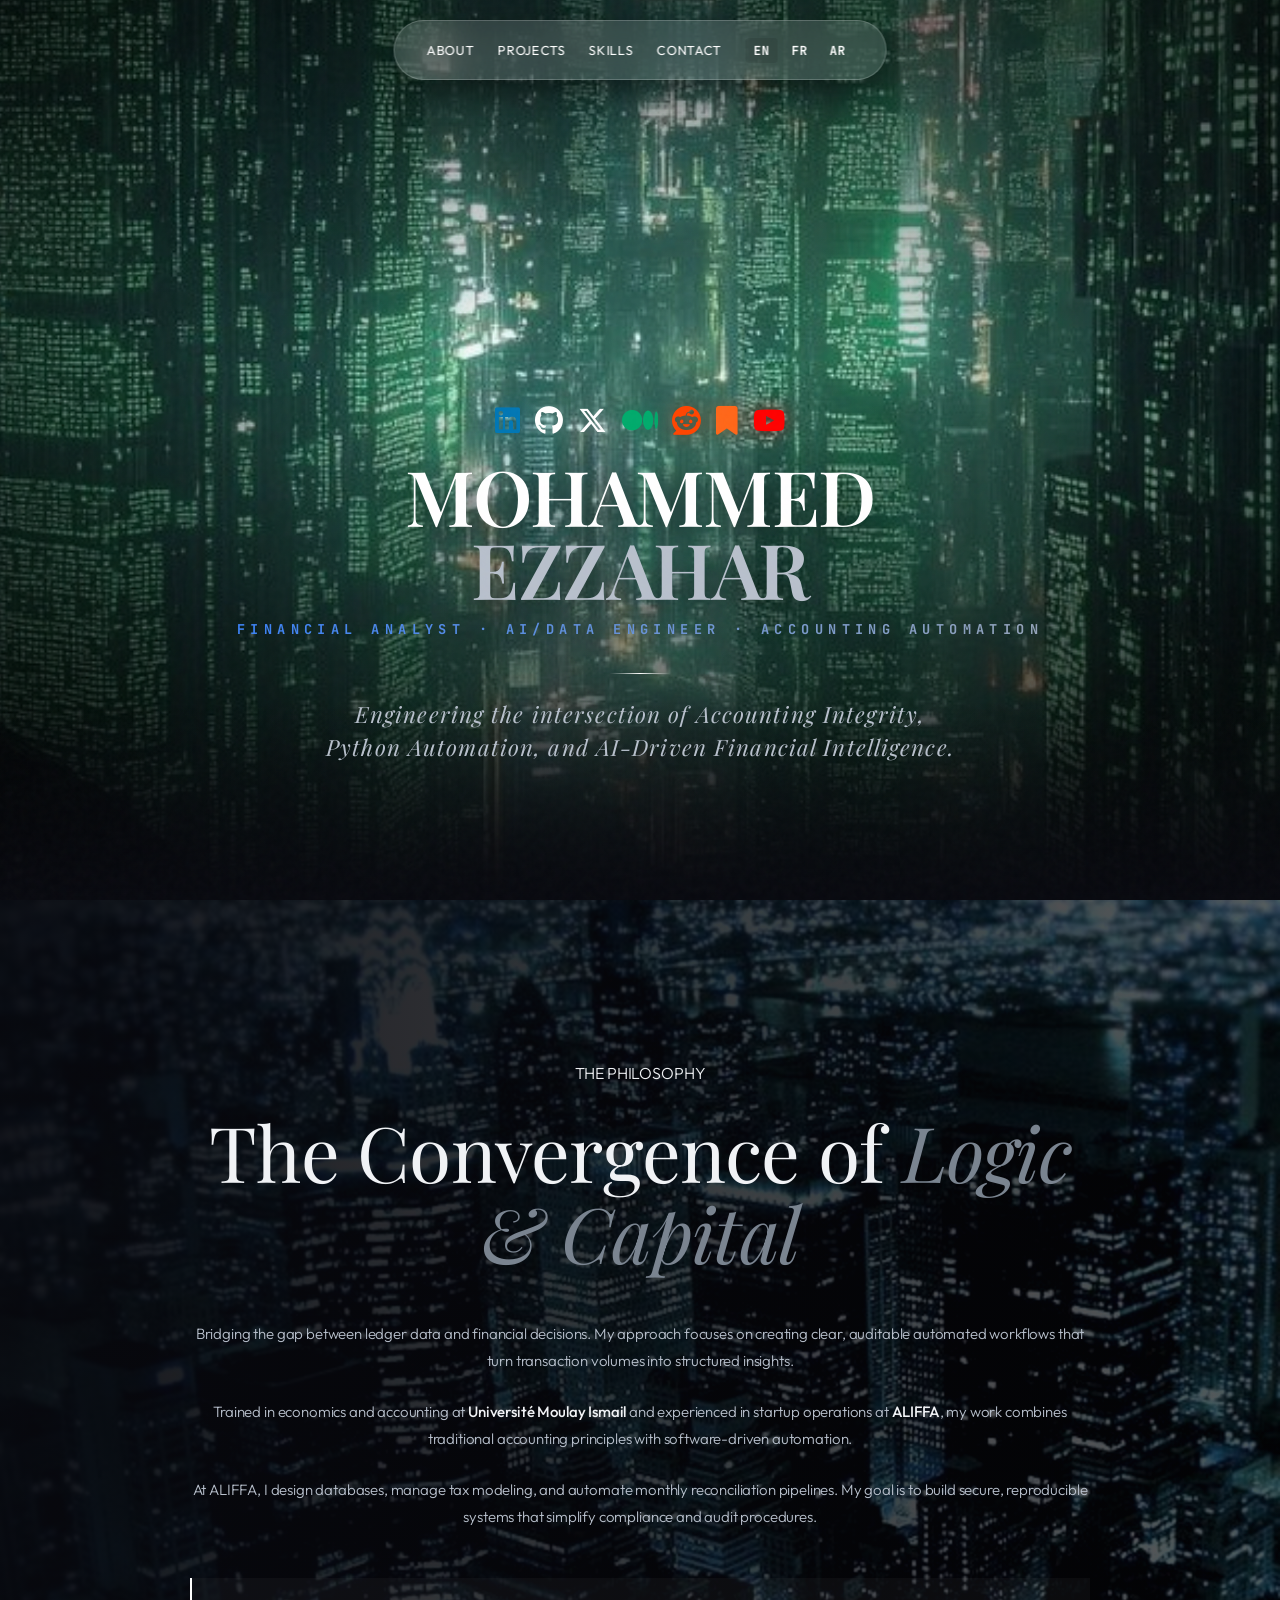
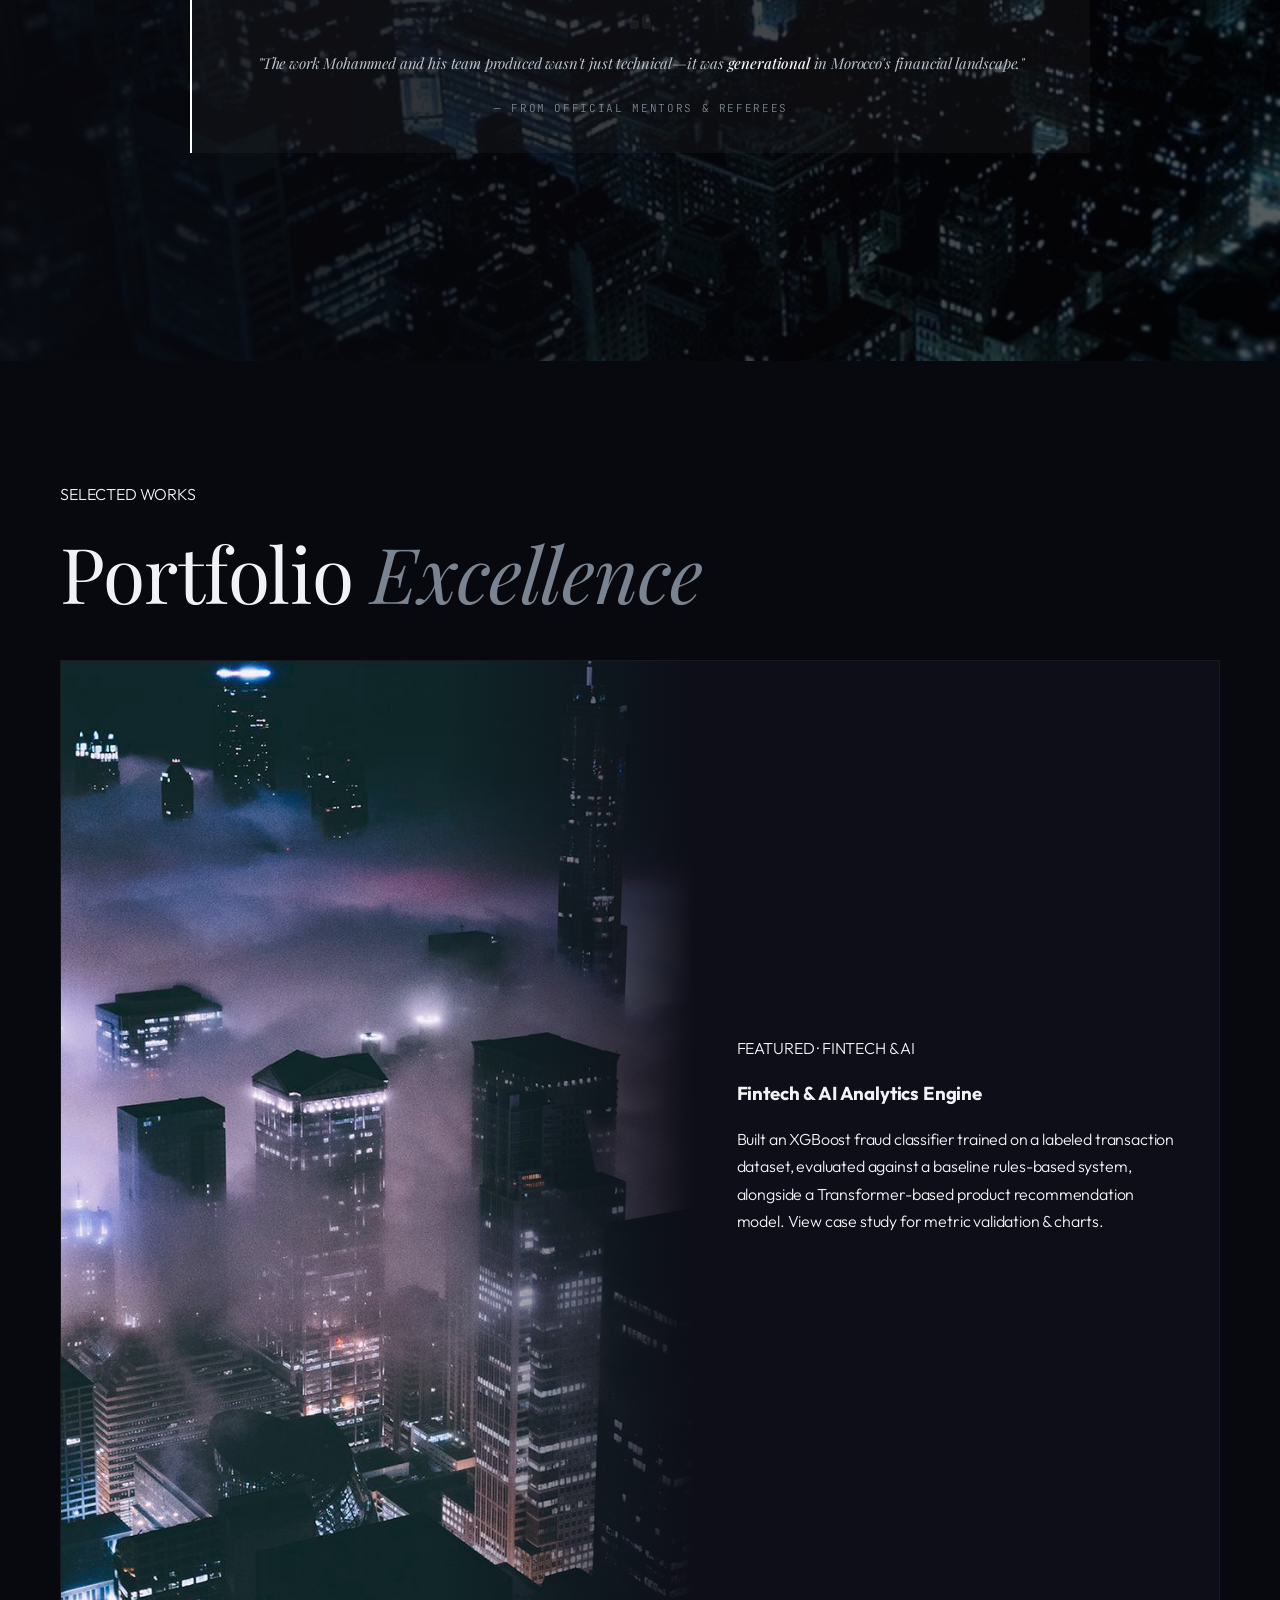
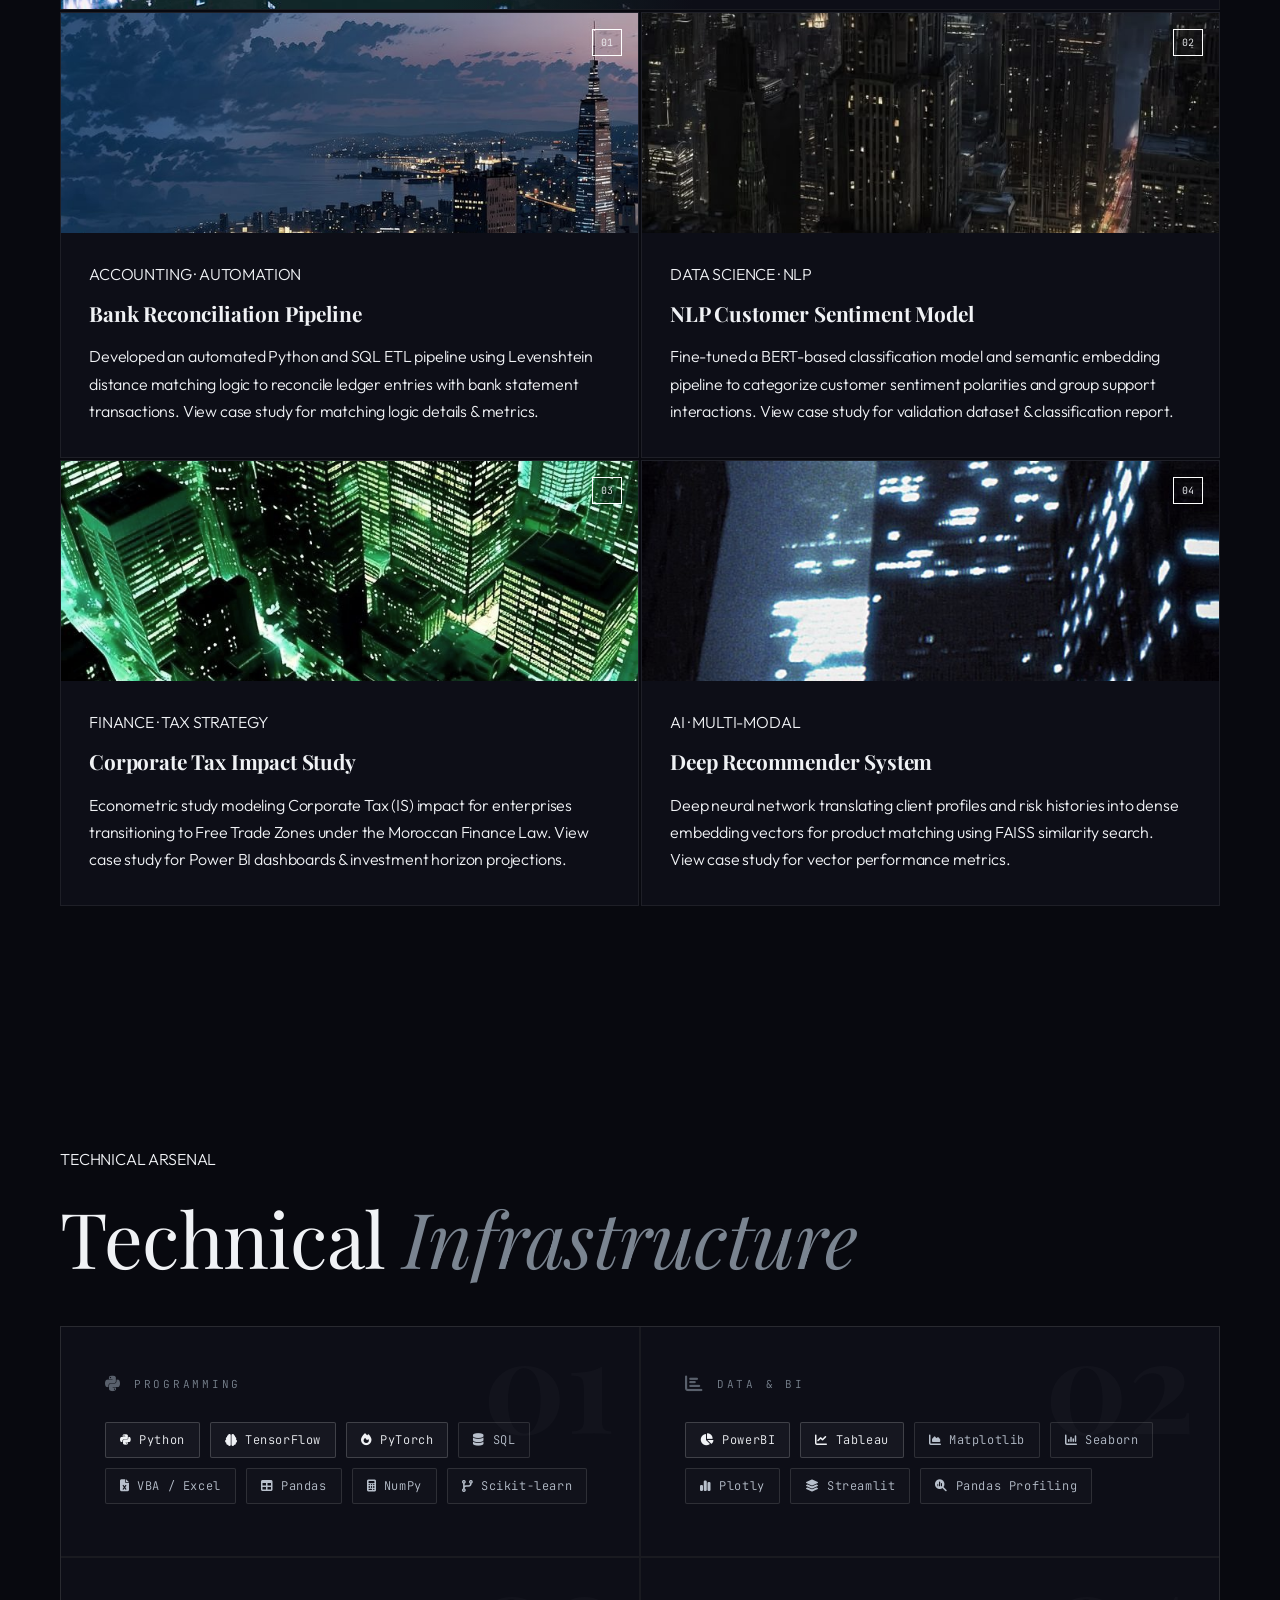
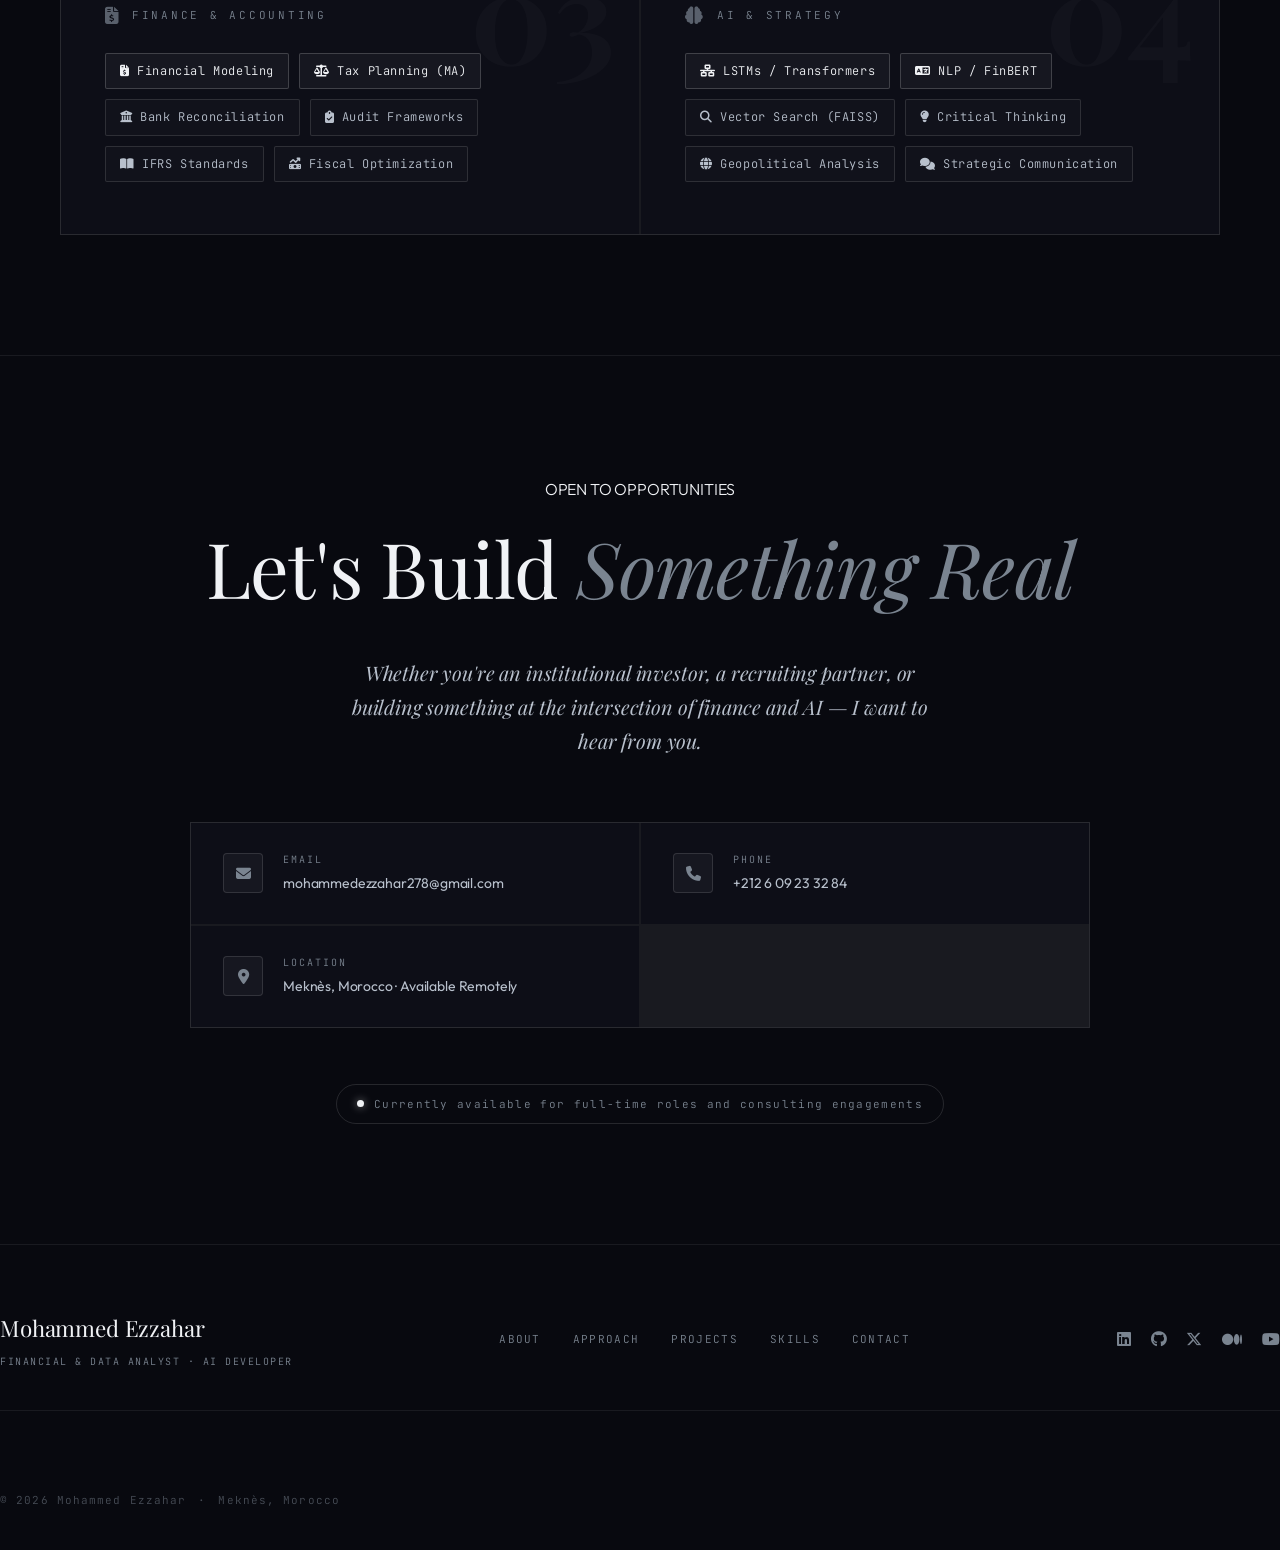
==== commit 263cfc85: "Load full Arabic translations from translations.js instead of partial script.js" ====
--- a/index.html
+++ b/index.html
@@ -16,7 +16,7 @@
     <link rel="icon" href="youtube_art/logo.png" type="image/png">
 
     <!-- Fonts -->
-    <link rel="stylesheet" href="styles.css?v=3">
+    <link rel="stylesheet" href="styles.css?v=7">
     <!-- Icons -->
     <link rel="stylesheet" href="https://cdnjs.cloudflare.com/ajax/libs/font-awesome/6.5.1/css/all.min.css">
 </head>
@@ -363,6 +363,7 @@
     </footer>
 
 
+    <script src="translations.js"></script>
     <script src="script.js"></script>
 </body>
 
--- a/styles.css
+++ b/styles.css
@@ -1,4 +1,4 @@
-@import url('https://fonts.googleapis.com/css2?family=Outfit:wght@300;400;500;600;700&family=Cairo:wght@400;600;700&family=Playfair+Display:ital,wght@0,400;0,700;1,400;1,700&family=JetBrains+Mono:wght@300;400&display=swap');
+@import url('https://fonts.googleapis.com/css2?family=Outfit:wght@300;400;500;600;700&family=Cairo:wght@400;600;700&family=IBM+Plex+Sans+Arabic:wght@300;400;500;600;700&family=Playfair+Display:ital,wght@0,400;0,700;1,400;1,700&family=JetBrains+Mono:wght@300;400&display=swap');
 
 :root {
     /* Color Palette - Monochrome Luxury */
@@ -24,7 +24,7 @@
     --font-editorial: 'Playfair Display', serif;
     --font-tech: 'JetBrains Mono', monospace;
     --font-body: 'Outfit', sans-serif;
-    --font-arabic: 'Cairo', sans-serif;
+    --font-arabic: 'IBM Plex Sans Arabic', sans-serif;
 
     /* Spacing */
     --padding-global: 60px;
@@ -1777,28 +1777,34 @@
 [dir="rtl"] .s-mini {
     align-items: flex-end;
 }
-
-/* Arabic Typography Refinements */
+[lang="ar"] {
+    --font-display: var(--font-arabic);
+    --font-editorial: var(--font-arabic);
+    --font-tech: var(--font-arabic);
+    --font-body: var(--font-arabic);
+    font-family: var(--font-arabic);
+}
+
 [lang="ar"] h1,
 [lang="ar"] h2,
 [lang="ar"] h3,
 [lang="ar"] h4 {
-    font-family: var(--font-arabic);
     letter-spacing: 0;
 }
 
 [lang="ar"] .hero-name {
     font-size: clamp(3rem, 8vw, 6rem);
-    line-height: 1.2;
-    gap: 0.25em;
+    line-height: 1.0;
+    gap: 0em;
+}
+
+[lang="ar"] .hero-container {
+    align-items: center !important;
+    padding-top: 120px !important;
 }
 
 [lang="ar"] .eyebrow {
     letter-spacing: 0.05em;
-}
-
-[lang="ar"] body {
-    font-family: var(--font-arabic);
 }
 
 /* --- Project Detail Styles --- */
@@ -2959,7 +2965,8 @@
     }
     .hero-name, [lang="ar"] .hero-name {
         font-size: clamp(1.8rem, 8vw, 2.5rem) !important;
-        line-height: 1.2 !important;
+        line-height: 1.0 !important;
+        gap: 0em !important;
     }
     .hero-socials {
         display: flex !important;
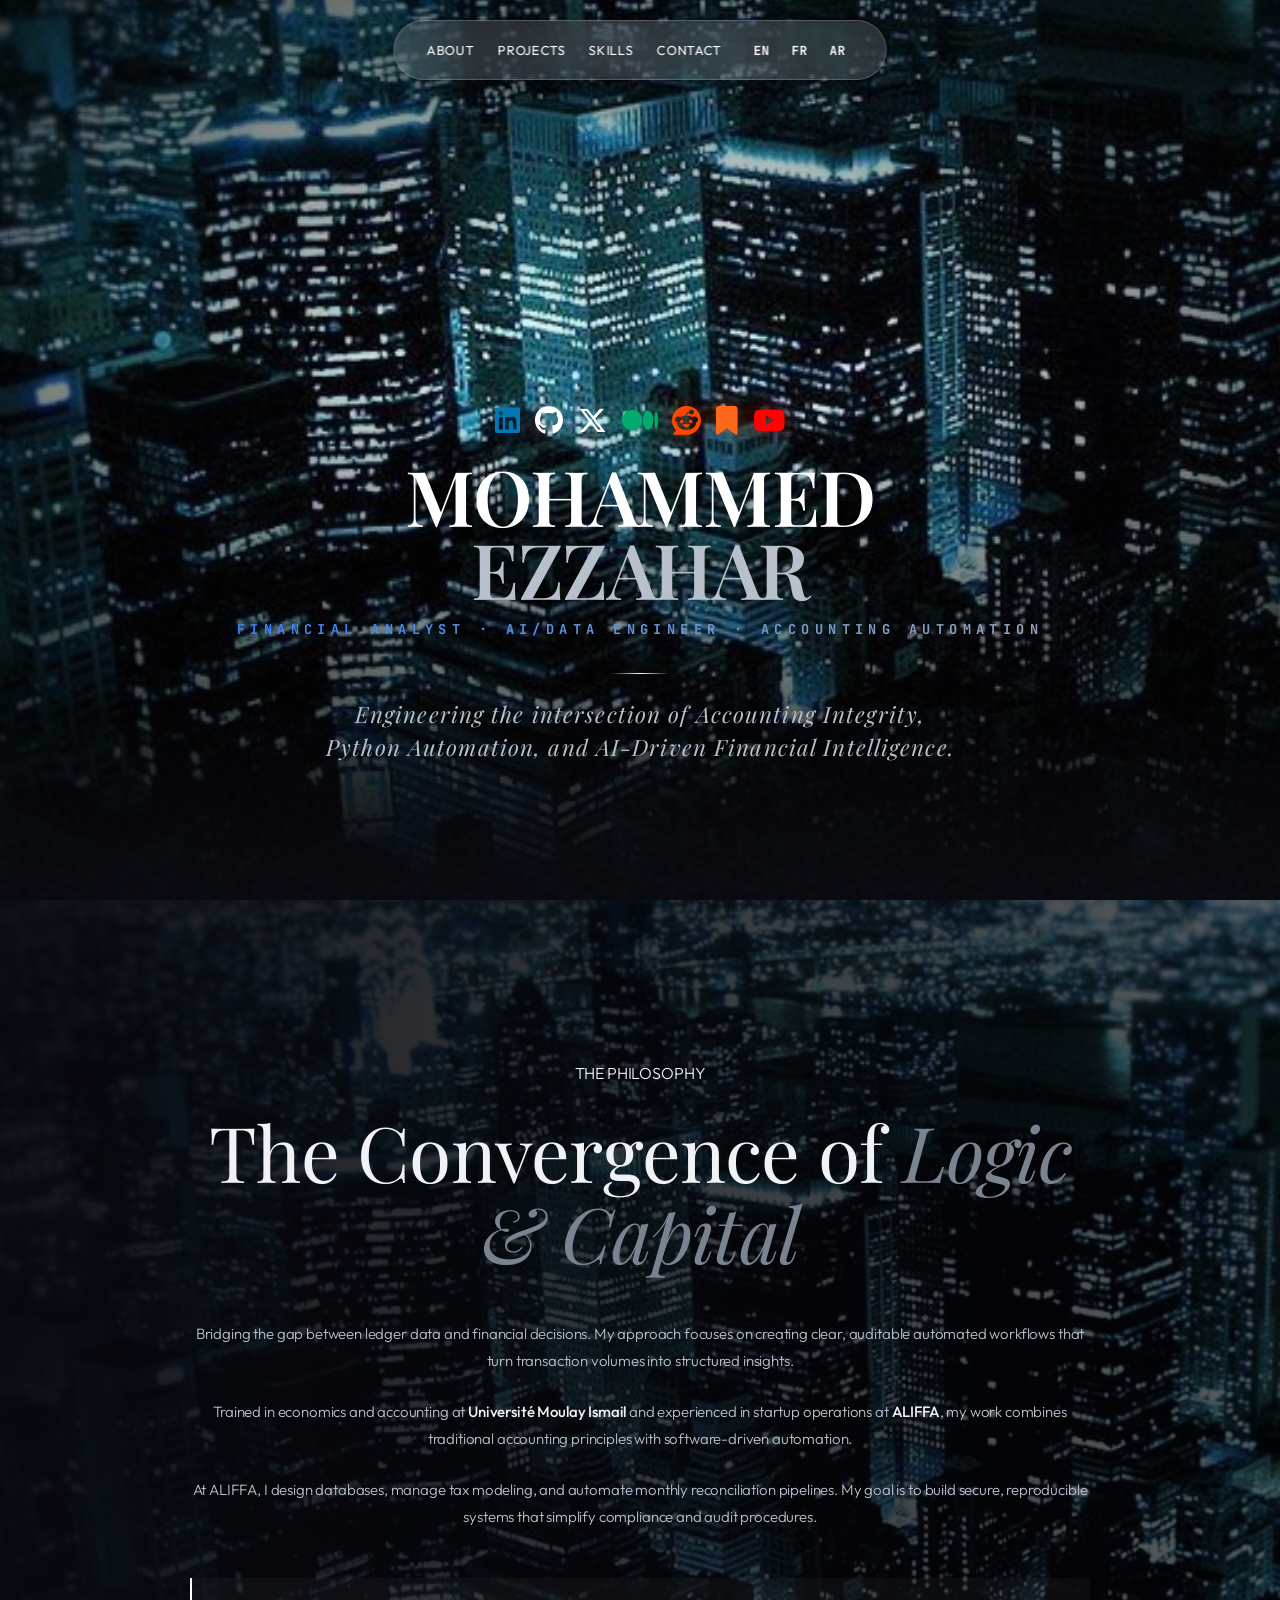
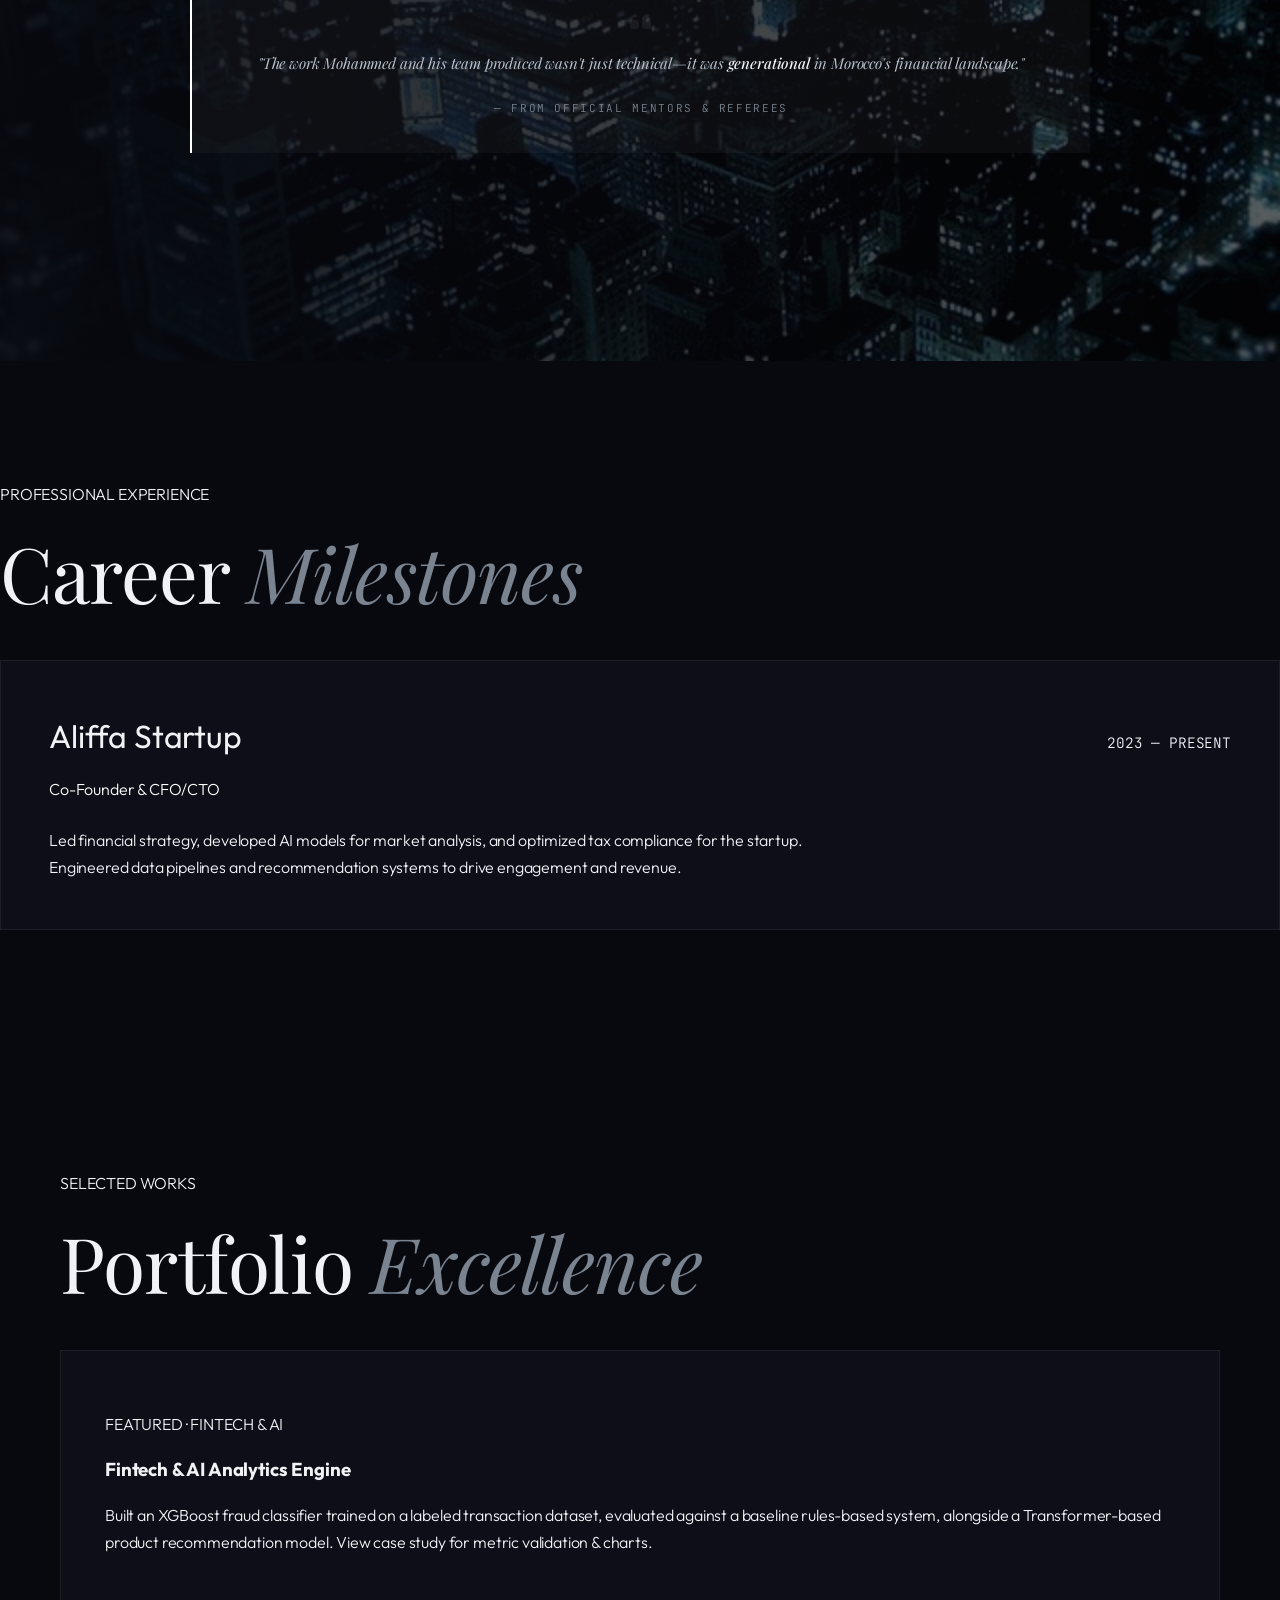
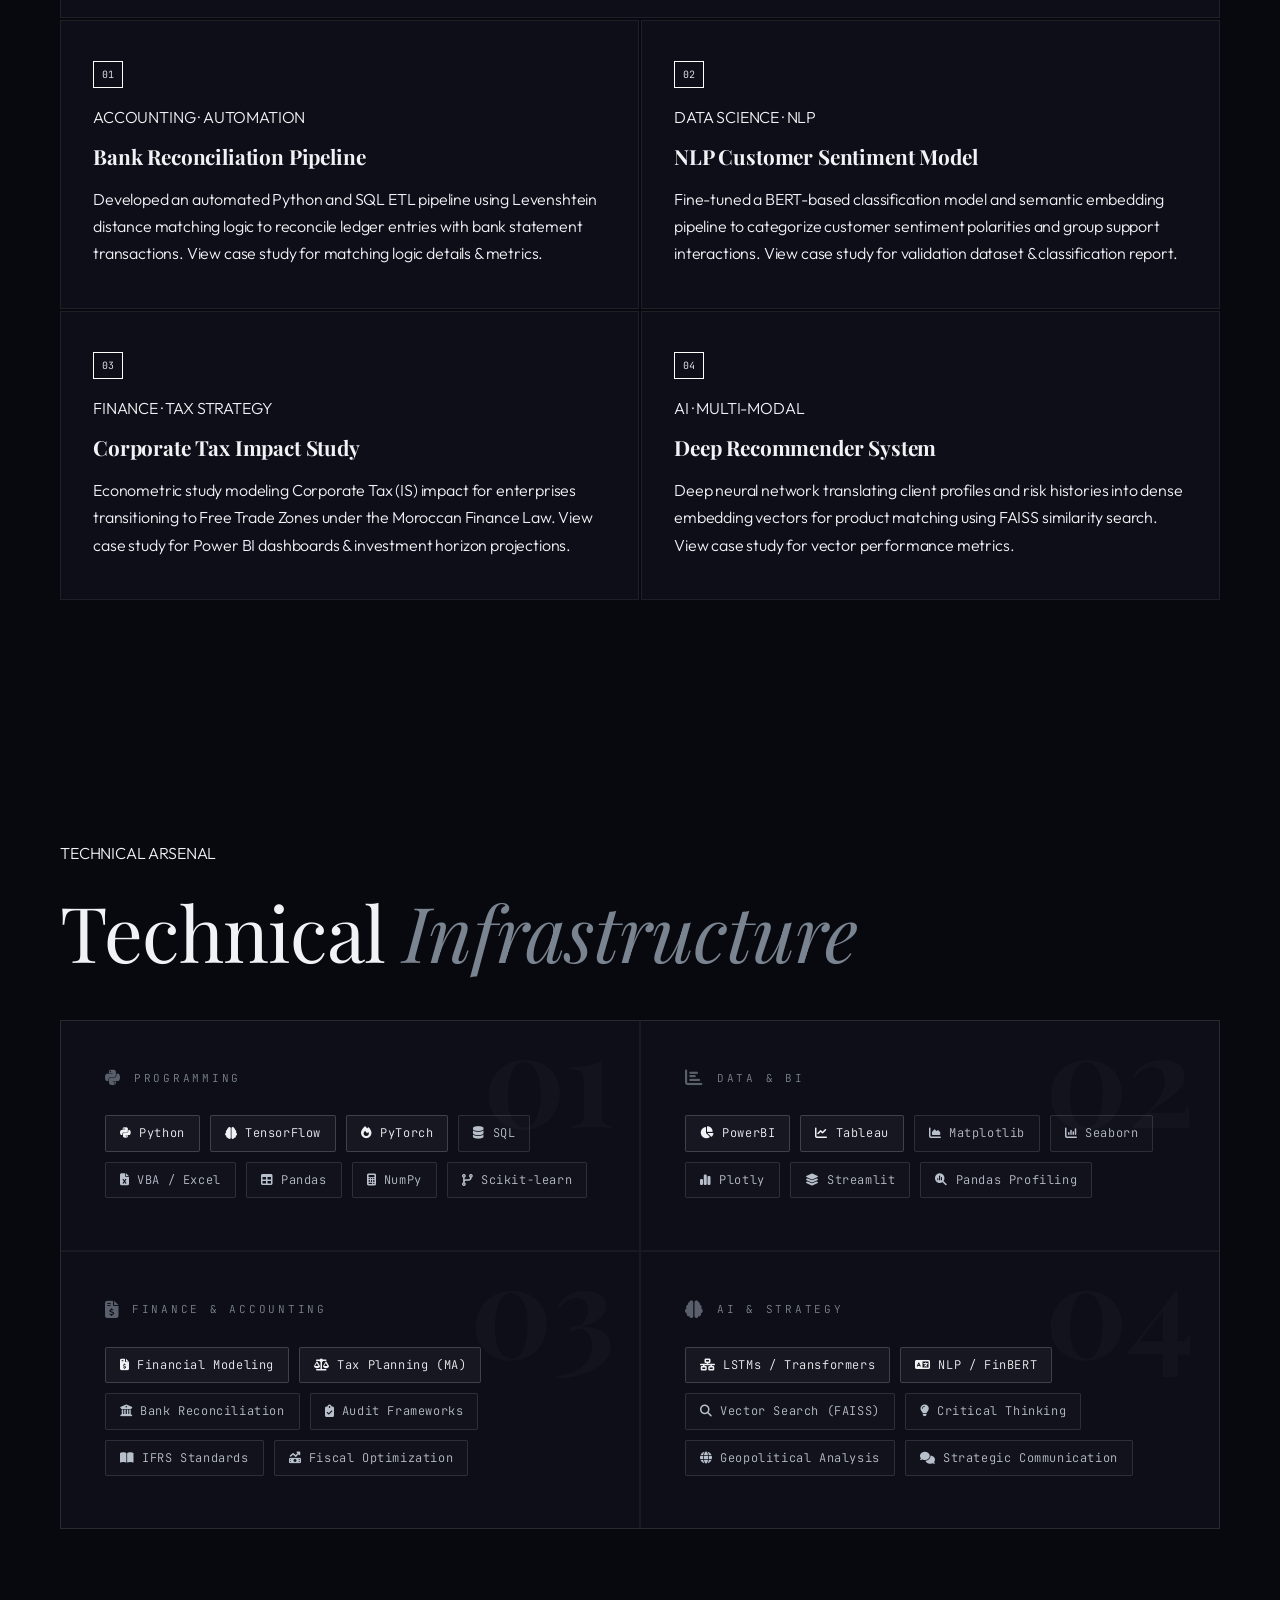
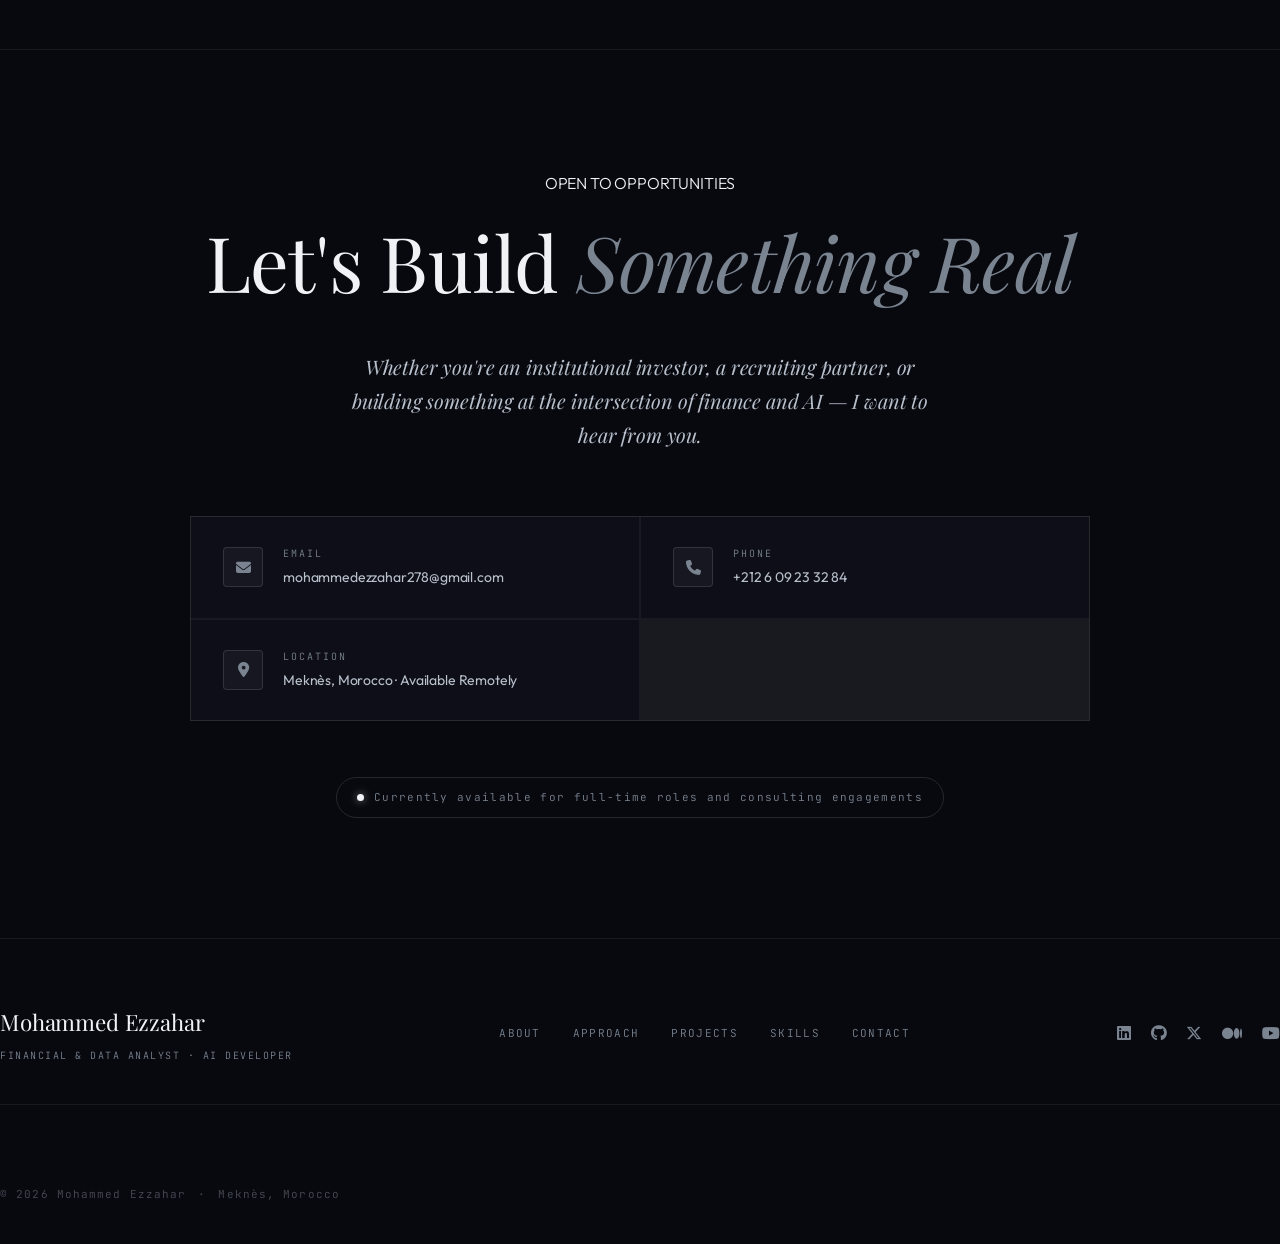
==== commit b1530970: "Add Experience section, remove images from projects, add skyline parallax backgrounds" ====
--- a/index.html
+++ b/index.html
@@ -48,7 +48,7 @@
     <!-- Section 1: Hero -->
     <section class="hero" id="hero">
         <div class="hero-bg" id="hero-parallax">
-            <img src="1094726622034332256.jpg" alt="Financial Context">
+            <img src="blueskyline.jpg" alt="Financial Context">
         </div>
         <div class="hero-overlay"></div>
 
@@ -122,31 +122,44 @@
     </section>
 
 
+    <!-- Section: Experience -->
+    <section id="experience" class="experience">
+        <div class="hero-bg experience-parallax"></div>
+        <div class="container relative-z">
+            <div class="eyebrow fade-up" data-i18n="exp_eyebrow">PROFESSIONAL EXPERIENCE</div>
+            <h2 class="fade-up" data-i18n="exp_h2">Career <em>Milestones</em></h2>
+
+            <div class="experience-card fade-up">
+                <div class="exp-header">
+                    <h3 class="exp-company">Aliffa Startup</h3>
+                    <div class="exp-date" data-i18n="exp_aliffa_date">2023 — Present</div>
+                </div>
+                <div class="exp-role eyebrow" data-i18n="exp_aliffa_title">Co-Founder & CFO/CTO</div>
+                <p class="text-mid exp-desc" data-i18n="exp_aliffa_desc">Led financial strategy, developed AI models for market analysis, and optimized tax compliance for the startup. Engineered data pipelines and recommendation systems to drive engagement and revenue.</p>
+            </div>
+        </div>
+    </section>
+
     <!-- Section 4: Projects -->
     <section id="projects" class="projects">
-        <div class="container">
+        <div class="hero-bg projects-parallax"></div>
+        <div class="container relative-z">
             <div class="eyebrow fade-up" data-i18n="projects_eyebrow">SELECTED WORKS</div>
             <h2 class="fade-up" data-i18n="projects_h2">Portfolio <em>Excellence</em></h2>
 
-            <div class="featured-project fade-up">
-                <div class="f-img">
-                    <img src="385057836912446926.jpg" alt="Fintech AI Engine">
-                </div>
-                <a href="project-fintech-ai.html" class="f-content">
+            <a href="project-fintech-ai.html" class="featured-project fade-up">
+                <div class="f-content">
                     <div class="eyebrow" data-i18n="proj_f_eyebrow">FEATURED · FINTECH &amp; AI</div>
                     <h3 data-i18n="proj_f_title">Fintech &amp; AI Analytics Engine</h3>
                     <p class="text-mid" data-i18n="proj_f_p">A comprehensive risk management platform specializing in
                         the deployment of AI for real-time asset management and automated data analysis.</p>
-                </a>
-            </div>
+                </div>
+            </a>
 
             <div class="projects-grid">
                 <a href="project-bank-reconciliation.html" class="p-card fade-up">
-                    <div class="p-img">
+                    <div class="p-info">
                         <div class="p-badge">01</div>
-                        <img src="Instagram.jpg" alt="Bank Pipeline">
-                    </div>
-                    <div class="p-info">
                         <div class="eyebrow" data-i18n="proj_1_eyebrow">ACCOUNTING · AUTOMATION</div>
                         <h4 data-i18n="proj_1_title">Bank Reconciliation Pipeline</h4>
                         <p class="text-mid" data-i18n="proj_1_p">Automated reconciliation system reducing manual
@@ -154,11 +167,8 @@
                     </div>
                 </a>
                 <a href="project-market-bot.html" class="p-card fade-up">
-                    <div class="p-img">
+                    <div class="p-info">
                         <div class="p-badge">02</div>
-                        <img src="Gotham City by Night.jpg" alt="Market Bot">
-                    </div>
-                    <div class="p-info">
                         <div class="eyebrow" data-i18n="proj_2_eyebrow">DATA SCIENCE · FINANCE</div>
                         <h4 data-i18n="proj_2_title">Sentiment-AI Market Bot</h4>
                         <p class="text-mid" data-i18n="proj_2_p">Natural Language Processing bot filtering market
@@ -166,11 +176,8 @@
                     </div>
                 </a>
                 <a href="project-tax-study.html" class="p-card fade-up">
-                    <div class="p-img">
+                    <div class="p-info">
                         <div class="p-badge">03</div>
-                        <img src="847169379953874289.jpg" alt="Tax Study">
-                    </div>
-                    <div class="p-info">
                         <div class="eyebrow" data-i18n="proj_3_eyebrow">FINANCE · TAX STRATEGY</div>
                         <h4 data-i18n="proj_3_title">Corporate Tax Impact Study</h4>
                         <p class="text-mid" data-i18n="proj_3_p">Comprehensive analysis of Moroccan fiscal frameworks
@@ -178,11 +185,8 @@
                     </div>
                 </a>
                 <a href="project-recommender.html" class="p-card fade-up">
-                    <div class="p-img">
+                    <div class="p-info">
                         <div class="p-badge">04</div>
-                        <img src="702561610658290028.jpg" alt="Recommender">
-                    </div>
-                    <div class="p-info">
                         <div class="eyebrow" data-i18n="proj_4_eyebrow">AI · MULTI-MODAL</div>
                         <h4 data-i18n="proj_4_title">Deep Recommender System</h4>
                         <p class="text-mid" data-i18n="proj_4_p">Multi-vector recommendation engine for personalized
--- a/styles.css
+++ b/styles.css
@@ -843,49 +843,22 @@
 
 /* Projects Section */
 .featured-project {
-    display: grid;
-    grid-template-columns: 1.2fr 1fr;
+    display: block;
     border: 1px solid var(--border);
     margin-bottom: 2px;
     transition: 0.3s;
+    text-decoration: none;
+    color: inherit;
+    background: var(--bg-2);
 }
 
 .featured-project:hover {
     border-color: var(--accent);
-}
-
-.f-img {
-    position: relative;
-    min-height: 380px;
-    overflow: hidden;
-}
-
-.f-img img {
-    width: 100%;
-    height: 100%;
-    object-fit: cover;
-    filter: grayscale(20%);
-    transition: 1s cubic-bezier(0.16, 1, 0.3, 1);
-}
-
-.f-img::after {
-    content: '';
-    position: absolute;
-    top: 0;
-    right: 0;
-    width: 40%;
-    height: 100%;
-    background: linear-gradient(to right, transparent, var(--bg-2));
-}
-
-.featured-project:hover .f-img img {
-    transform: scale(1.04);
-    filter: grayscale(0%);
+    background: rgba(255, 255, 255, 0.02);
 }
 
 .f-content {
-    background: var(--bg-2);
-    padding: 50px 44px;
+    padding: 60px 44px;
     display: flex;
     flex-direction: column;
     justify-content: center;
@@ -906,48 +879,107 @@
 .p-card {
     background: var(--bg-2);
     border: 1px solid var(--border);
-    overflow: hidden;
     transition: 0.4s cubic-bezier(0.16, 1, 0.3, 1);
+    text-decoration: none;
+    color: inherit;
+    display: flex;
+    flex-direction: column;
 }
 
 .p-card:hover {
     border-color: var(--accent);
     transform: translateY(-4px);
-}
-
-.p-img {
-    height: 220px;
-    position: relative;
-    overflow: hidden;
-}
-
-.p-img img {
-    width: 100%;
-    height: 100%;
-    object-fit: cover;
-    filter: grayscale(30%);
-    transition: 0.6s;
-}
-
-.p-card:hover .p-img img {
-    transform: scale(1.06);
-    filter: grayscale(0%);
+    background: rgba(255, 255, 255, 0.02);
 }
 
 .p-badge {
-    position: absolute;
-    top: 16px;
-    right: 16px;
     font-family: var(--font-tech);
     font-size: 10px;
     color: var(--text);
     padding: 4px 8px;
     border: 1px solid var(--accent);
-    z-index: 5;
+    display: inline-block;
+    margin-bottom: 16px;
 }
 
 .p-info {
-    padding: 28px 28px 32px;
+    padding: 40px 32px;
+    display: flex;
+    flex-direction: column;
+    align-items: flex-start;
+}
+
+/* Experience Section */
+.experience {
+    position: relative;
+    padding: 120px 0;
+    overflow: hidden;
+}
+
+.experience-parallax {
+    background-image: url('Mike Greer, Gotham Vibes, 2023_.jpg');
+    background-size: cover;
+    background-position: center;
+    background-attachment: fixed;
+    opacity: 0.2;
+}
+
+.projects {
+    position: relative;
+}
+
+.projects-parallax {
+    background-image: url('Gotham City by Night.jpg');
+    background-size: cover;
+    background-position: center;
+    background-attachment: fixed;
+    opacity: 0.15;
+}
+
+.relative-z {
+    position: relative;
+    z-index: 2;
+}
+
+.experience-card {
+    background: var(--bg-2);
+    border: 1px solid var(--border);
+    padding: 48px;
+    margin-top: 40px;
+    transition: 0.3s;
+}
+
+.experience-card:hover {
+    border-color: var(--accent);
+}
+
+.exp-header {
+    display: flex;
+    justify-content: space-between;
+    align-items: baseline;
+    margin-bottom: 12px;
+}
+
+.exp-company {
+    font-family: var(--font-display);
+    font-size: 2rem;
+    font-weight: 400;
+}
+
+.exp-date {
+    font-family: var(--font-tech);
+    font-size: 0.9rem;
+    color: var(--text-mut);
+    text-transform: uppercase;
+}
+
+.exp-role {
+    margin-bottom: 24px;
+    color: var(--accent);
+}
+
+.exp-desc {
+    max-width: 800px;
 }
 
 .p-info h4 {
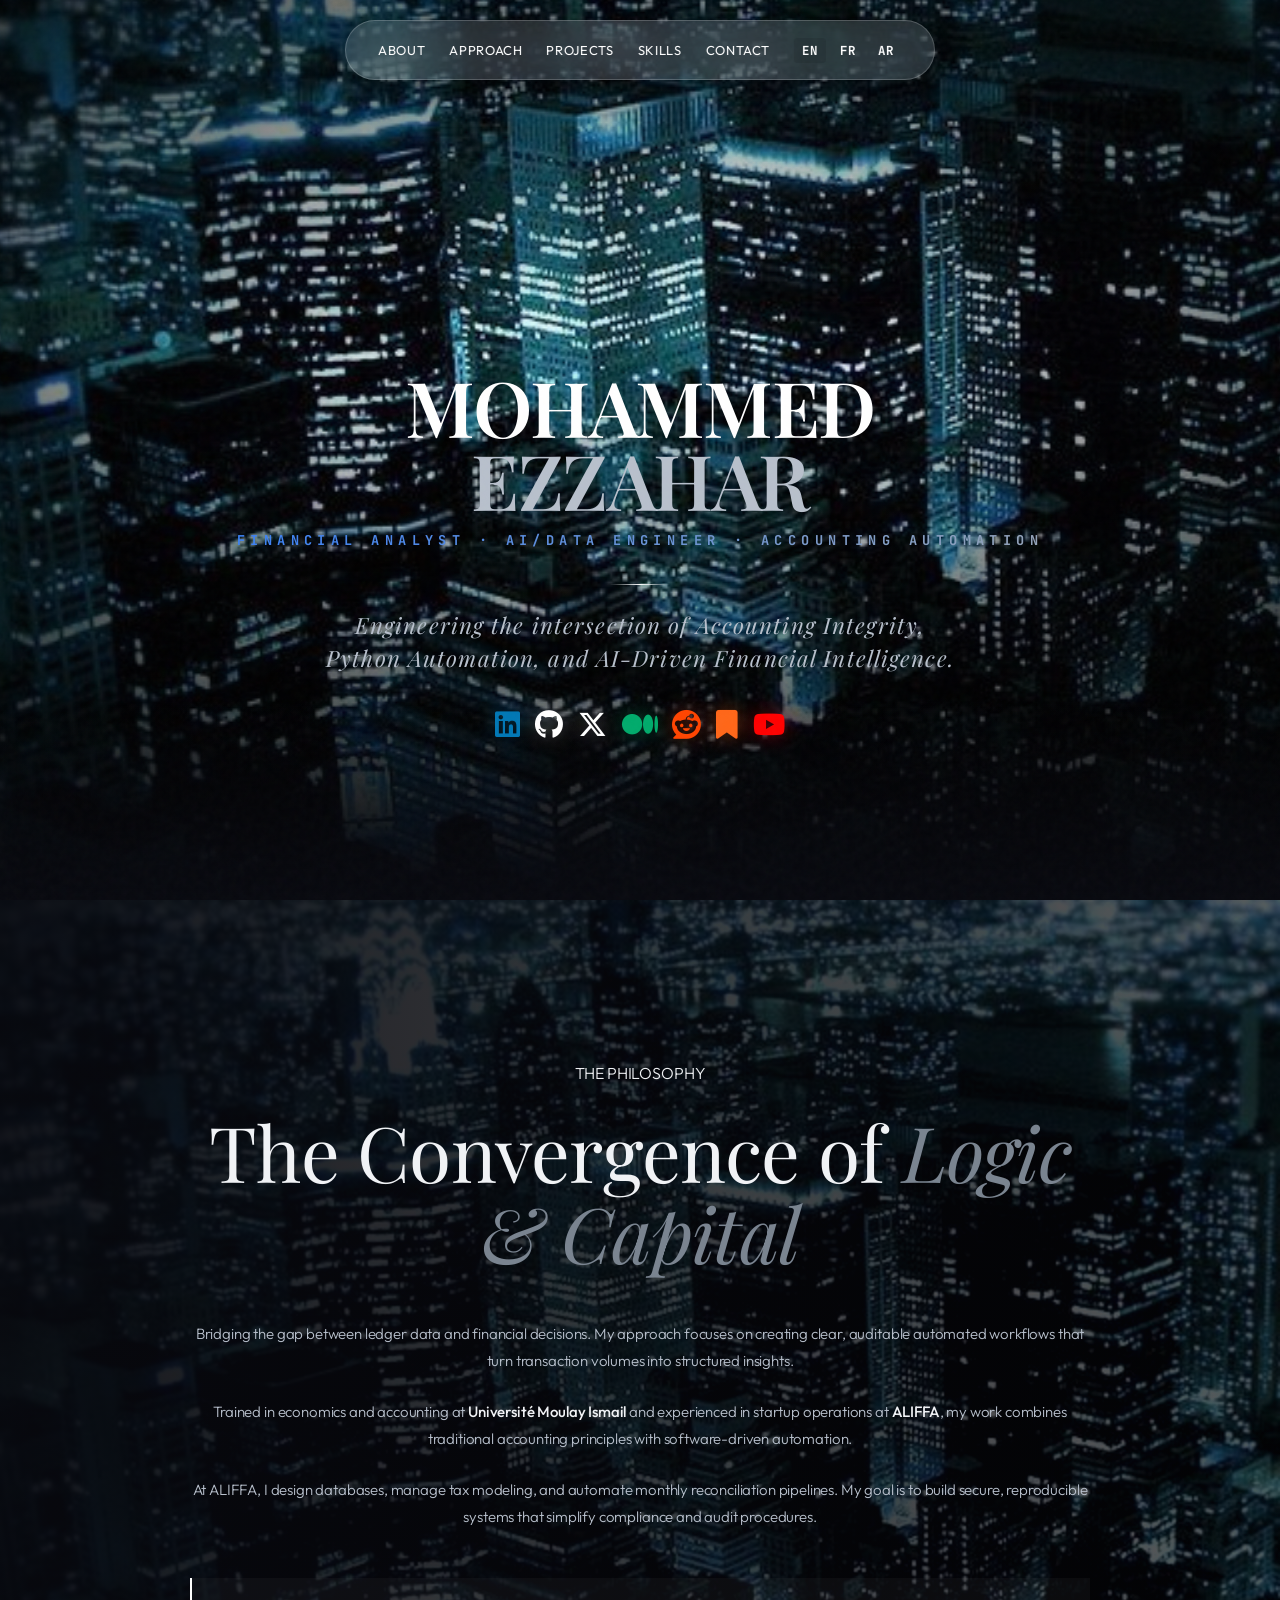
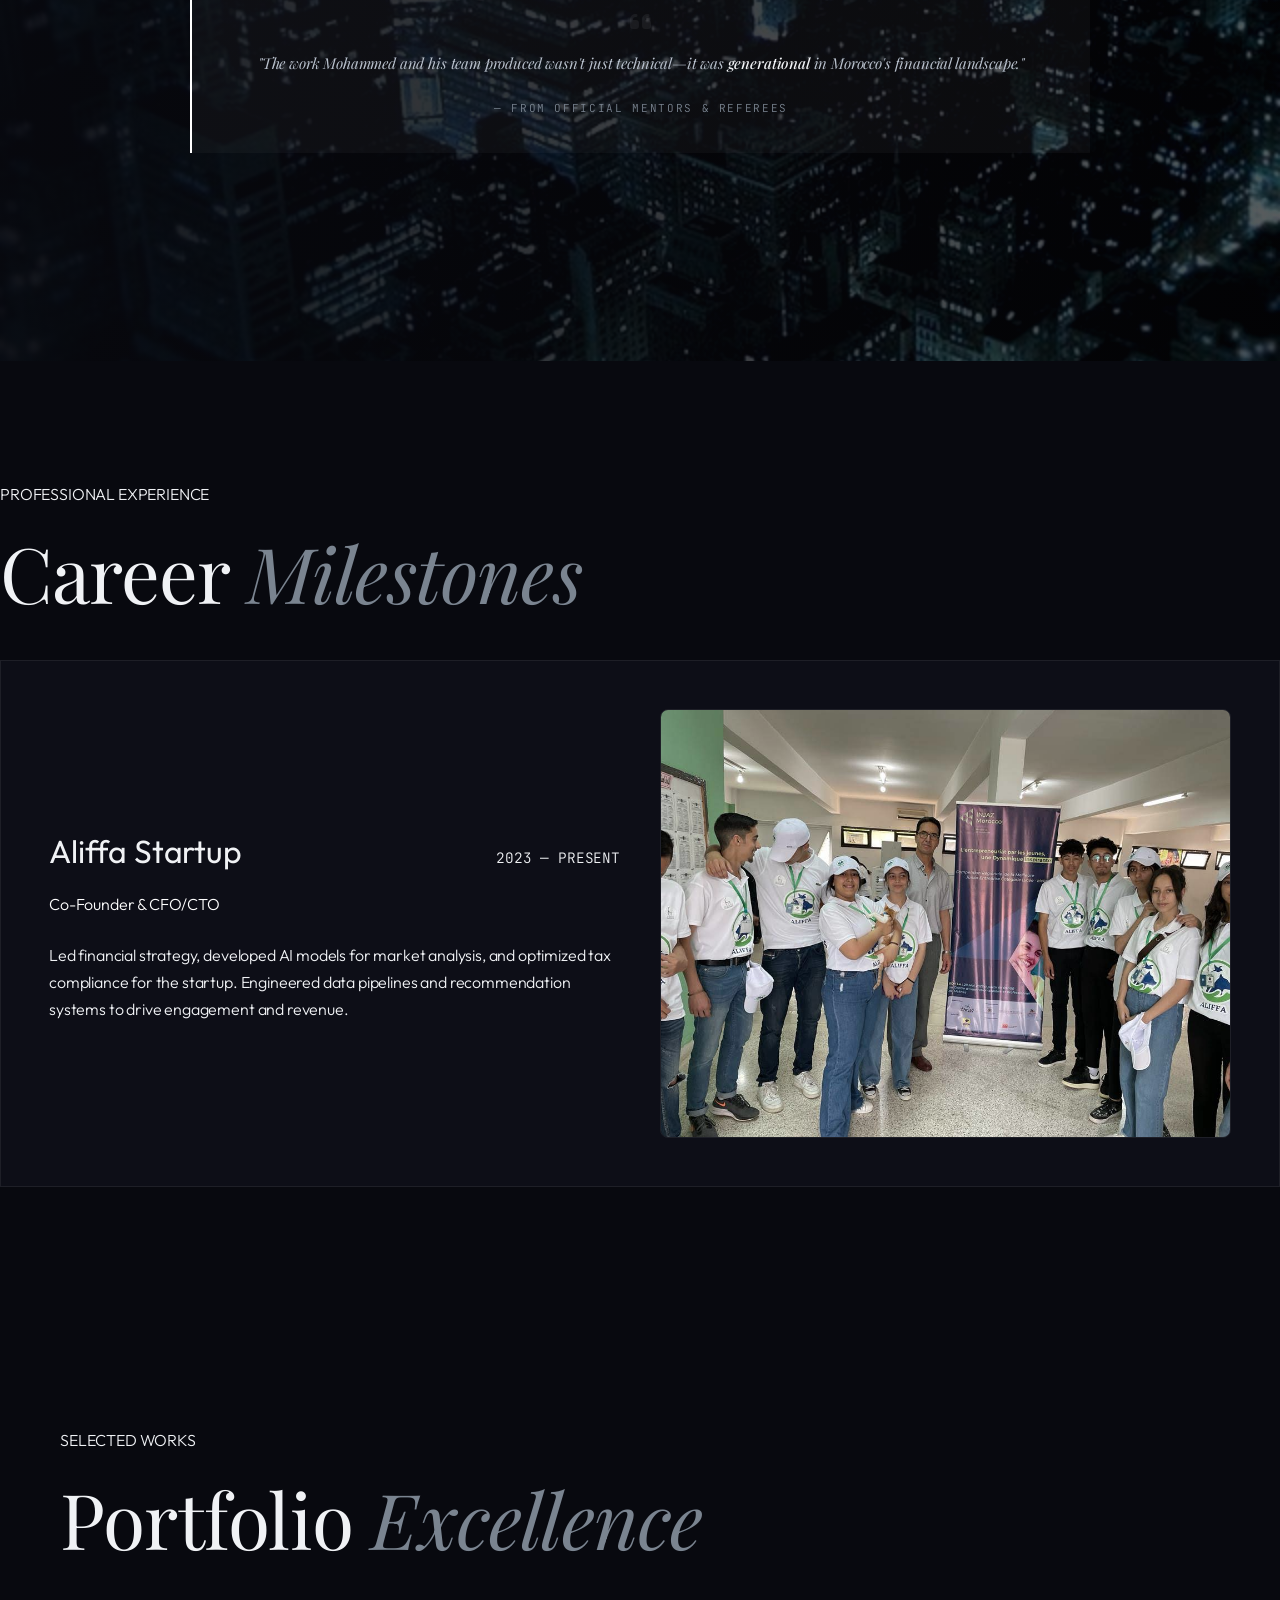
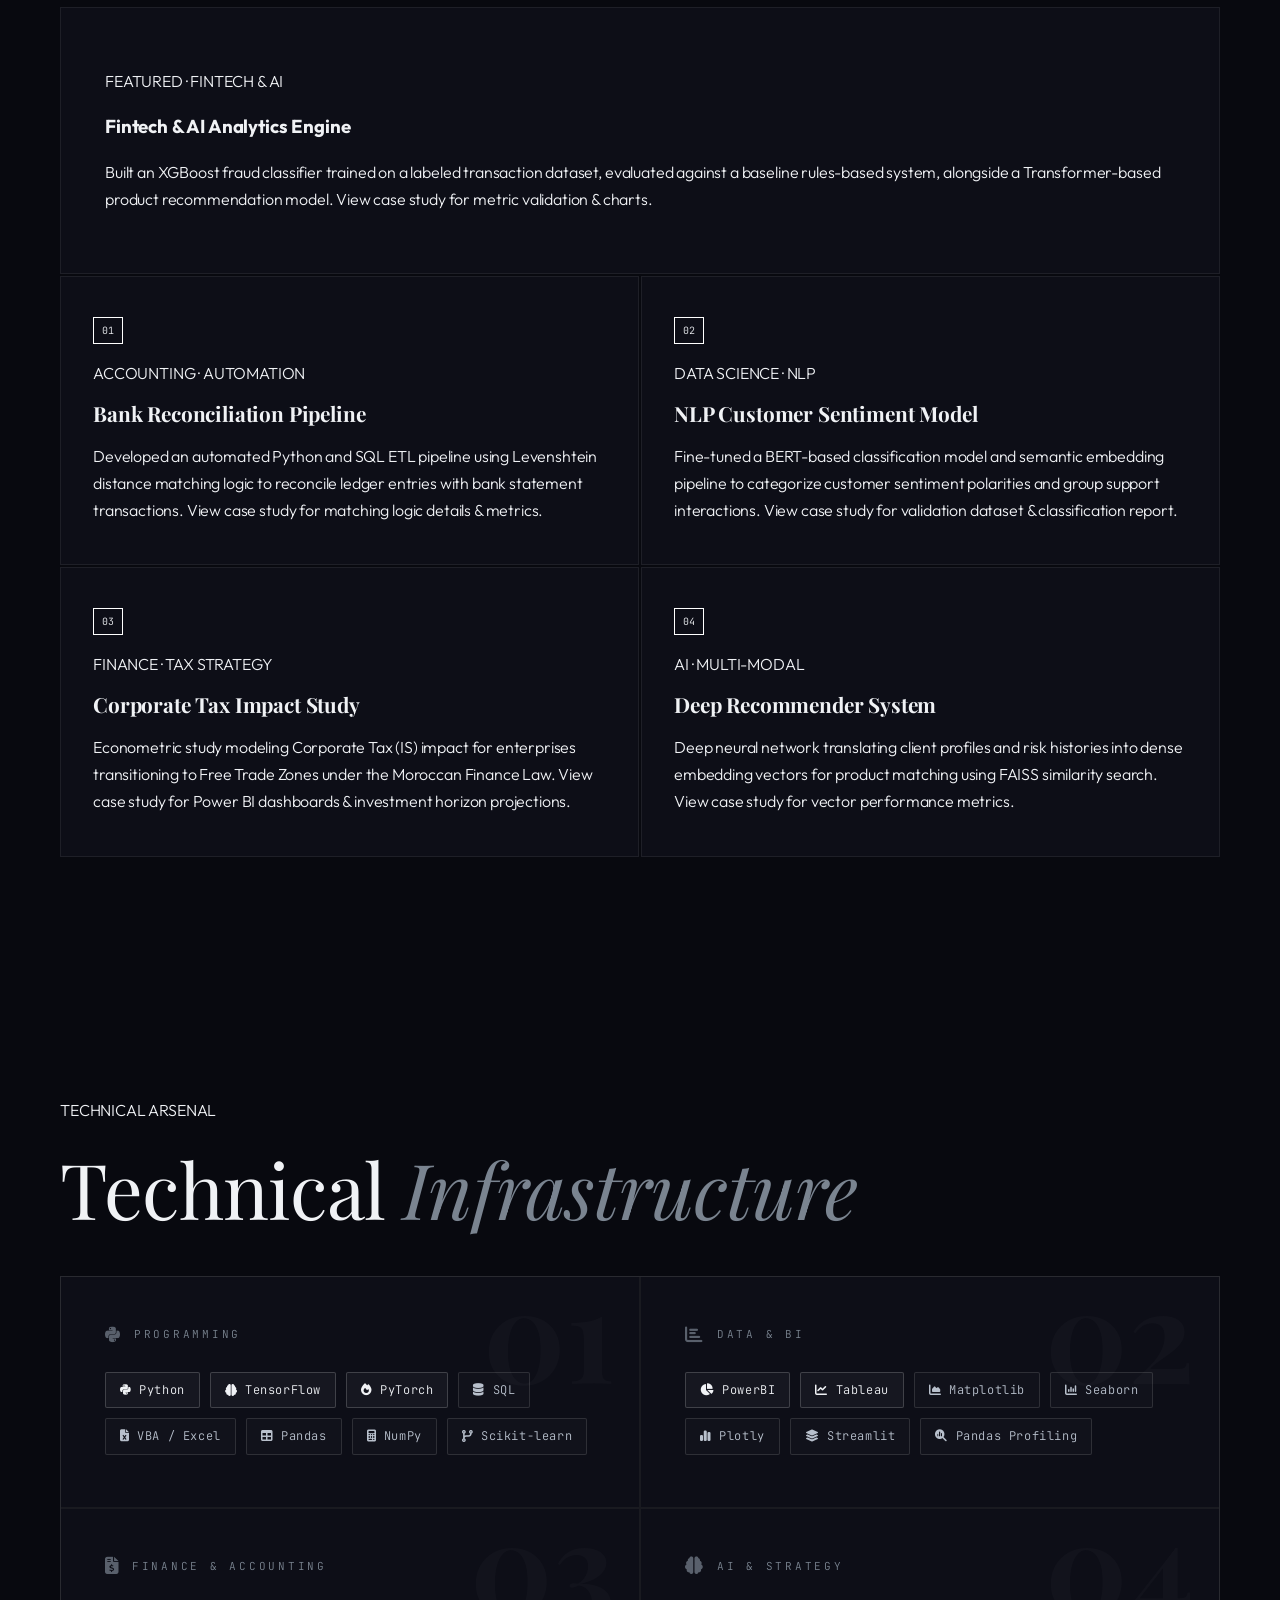
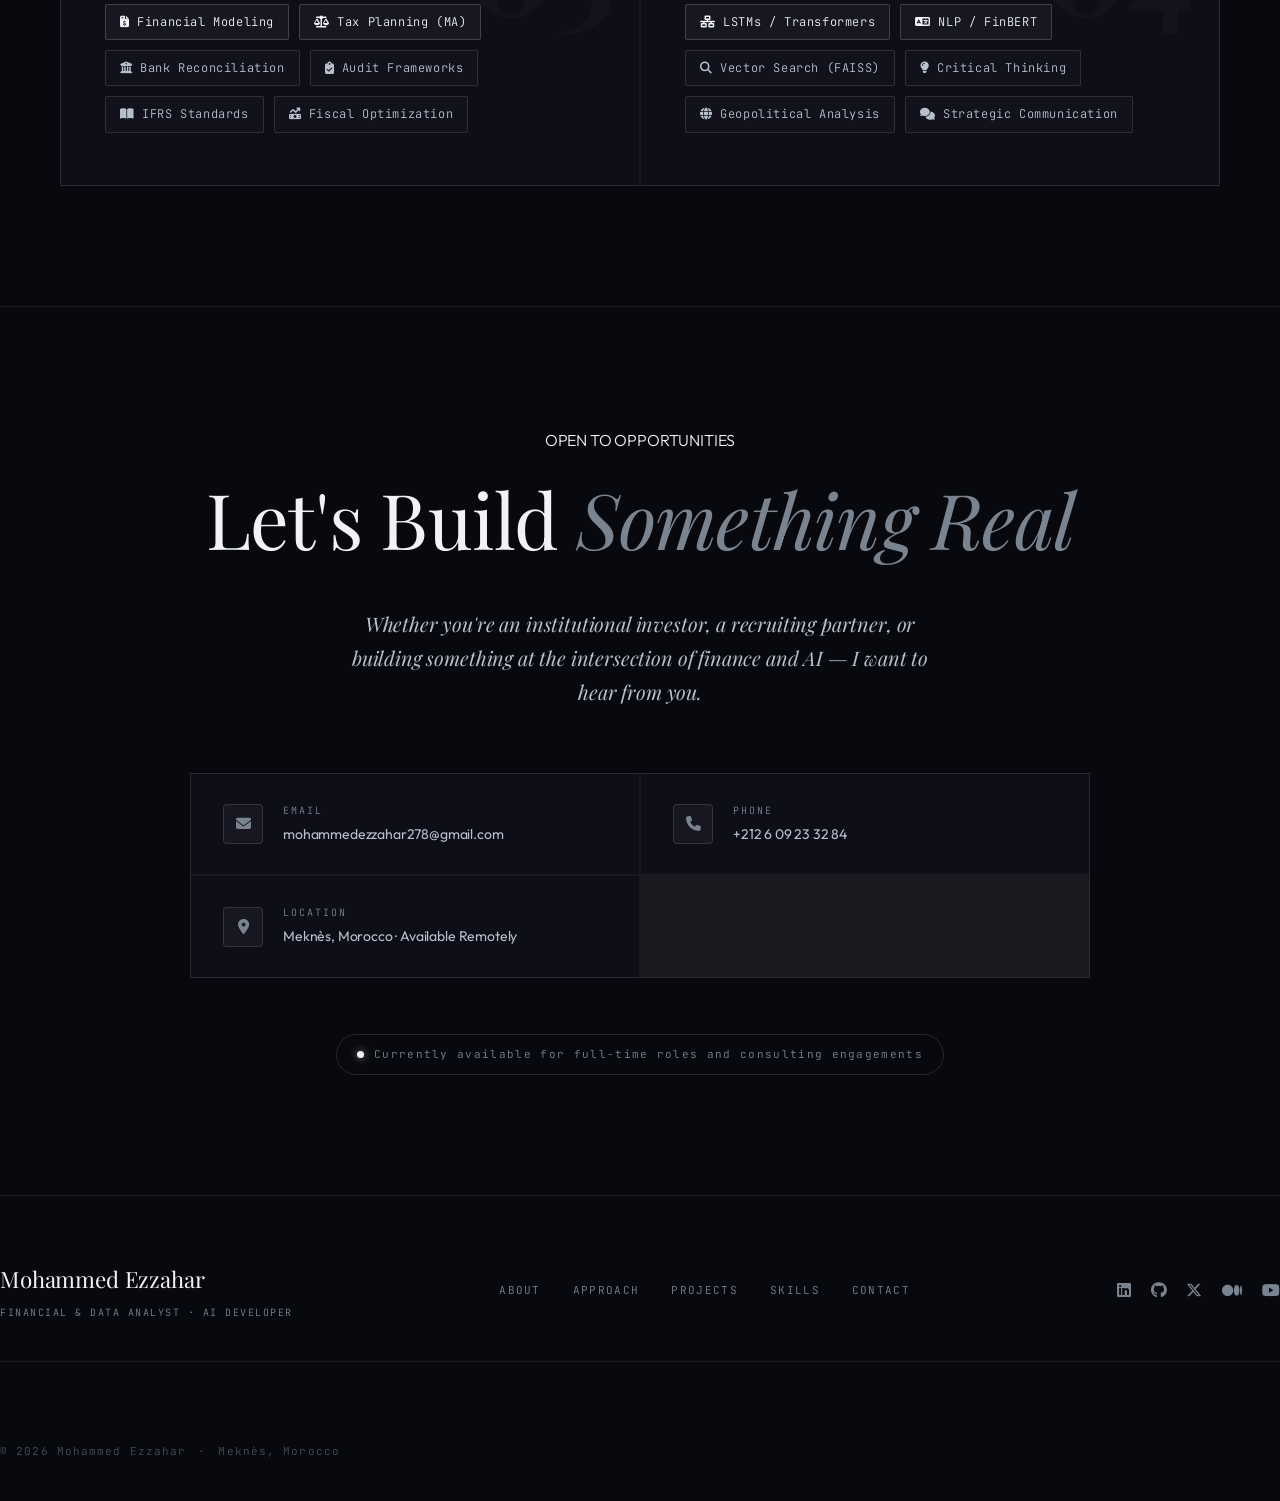
==== commit 1dac5b9d: "Fix overlaying icons, add skyline backgrounds to skills and contact, add Aliffa image and Experience" ====
--- a/index.html
+++ b/index.html
@@ -28,6 +28,7 @@
     <nav class="hero-nav-pill">
         <div class="pill-links">
             <a href="#about" data-section="about" data-i18n="nav_about">About</a>
+            <a href="#experience" data-section="experience" data-i18n="nav_experience">Experience</a>
             <a href="#projects" data-section="projects" data-i18n="nav_projects">Projects</a>
             <a href="#skills" data-section="skills" data-i18n="nav_skills">Skills</a>
             <a href="#contact" data-section="contact" data-i18n="nav_contact">Contact</a>
@@ -54,7 +55,15 @@
 
         <div class="container hero-container">
             <div class="hero-text">
-                <div class="hero-socials fade-up">
+                <h1 class="hero-name fade-up">
+                    <span class="name-first" data-i18n="hero_name_first">MOHAMMED</span>
+                    <span class="name-last" data-i18n="hero_name_last">EZZAHAR</span>
+                </h1>
+                <div class="hero-job-eyebrow fade-up" data-i18n="hero_eyebrow">Financial &amp; Data Analyst</div>
+                <div class="hero-divider fade-up"></div>
+                <p class="hero-tagline-text fade-up" data-i18n="hero_tagline">Mastery in Accounting &amp; AI Modeling
+                </p>
+                <div class="hero-socials fade-up" style="margin-top: 1.5rem;">
                     <a href="https://www.linkedin.com/in/mohammed-ezzahar-579760319/" target="_blank" title="LinkedIn"
                         class="social-linkedin"><i class="fa-brands fa-linkedin"></i></a>
                     <a href="https://github.com/mohammedezzahar" target="_blank" title="GitHub" class="social-github"><i
@@ -70,14 +79,6 @@
                     <a href="https://www.youtube.com/@MohammedEzzahar-g1o" target="_blank" title="YouTube"
                         class="social-youtube"><i class="fa-brands fa-youtube"></i></a>
                 </div>
-                <h1 class="hero-name fade-up">
-                    <span class="name-first" data-i18n="hero_name_first">MOHAMMED</span>
-                    <span class="name-last" data-i18n="hero_name_last">EZZAHAR</span>
-                </h1>
-                <div class="hero-job-eyebrow fade-up" data-i18n="hero_eyebrow">Financial &amp; Data Analyst</div>
-                <div class="hero-divider fade-up"></div>
-                <p class="hero-tagline-text fade-up" data-i18n="hero_tagline">Mastery in Accounting &amp; AI Modeling
-                </p>
             </div>
         </div>
 
@@ -129,13 +130,18 @@
             <div class="eyebrow fade-up" data-i18n="exp_eyebrow">PROFESSIONAL EXPERIENCE</div>
             <h2 class="fade-up" data-i18n="exp_h2">Career <em>Milestones</em></h2>
 
-            <div class="experience-card fade-up">
-                <div class="exp-header">
-                    <h3 class="exp-company">Aliffa Startup</h3>
-                    <div class="exp-date" data-i18n="exp_aliffa_date">2023 — Present</div>
-                </div>
-                <div class="exp-role eyebrow" data-i18n="exp_aliffa_title">Co-Founder & CFO/CTO</div>
-                <p class="text-mid exp-desc" data-i18n="exp_aliffa_desc">Led financial strategy, developed AI models for market analysis, and optimized tax compliance for the startup. Engineered data pipelines and recommendation systems to drive engagement and revenue.</p>
+            <div class="experience-card fade-up" style="display: grid; grid-template-columns: 1fr 1fr; gap: 40px; align-items: center;">
+                <div>
+                    <div class="exp-header">
+                        <h3 class="exp-company">Aliffa Startup</h3>
+                        <div class="exp-date" data-i18n="exp_aliffa_date">2023 — Present</div>
+                    </div>
+                    <div class="exp-role eyebrow" data-i18n="exp_aliffa_title">Co-Founder & CFO/CTO</div>
+                    <p class="text-mid exp-desc" data-i18n="exp_aliffa_desc">Led financial strategy, developed AI models for market analysis, and optimized tax compliance for the startup. Engineered data pipelines and recommendation systems to drive engagement and revenue.</p>
+                </div>
+                <div class="exp-image-container" style="border-radius: 8px; overflow: hidden; border: 1px solid var(--border);">
+                    <img src="aliffa_experience.jpg" alt="Aliffa Experience" style="width: 100%; height: auto; display: block; filter: grayscale(20%);">
+                </div>
             </div>
         </div>
     </section>
@@ -198,8 +204,9 @@
     </section>
 
     <!-- Section 5: Skills -->
-    <section id="skills" class="skills-section">
-        <div class="container">
+    <section id="skills" class="skills-section relative" style="position: relative;">
+        <div class="hero-bg skills-parallax"></div>
+        <div class="container relative-z">
             <div class="eyebrow fade-up" data-i18n="skills_eyebrow">TECHNICAL ARSENAL</div>
             <h2 class="fade-up" data-i18n="skills_h2">Technical <em>Infrastructure</em></h2>
 
@@ -280,8 +287,9 @@
     </section>
 
     <!-- Section 6: Contact -->
-    <section id="contact" class="contact-section">
-        <div class="container contact-container">
+    <section id="contact" class="contact-section relative" style="position: relative;">
+        <div class="hero-bg contact-parallax"></div>
+        <div class="container contact-container relative-z">
             <div class="eyebrow fade-up" data-i18n="contact_eyebrow">OPEN TO OPPORTUNITIES</div>
             <h2 class="fade-up" data-i18n="contact_h2">Let's Build <em>Something Real</em></h2>
             <p class="contact-lead fade-up" data-i18n="contact_lead">
--- a/styles.css
+++ b/styles.css
@@ -936,6 +936,22 @@
     opacity: 0.15;
 }
 
+.skills-parallax {
+    background-image: url('skylinenight.jpg');
+    background-size: cover;
+    background-position: center;
+    background-attachment: fixed;
+    opacity: 0.15;
+}
+
+.contact-parallax {
+    background-image: url('mistskyline.jpg');
+    background-size: cover;
+    background-position: center;
+    background-attachment: fixed;
+    opacity: 0.15;
+}
+
 .relative-z {
     position: relative;
     z-index: 2;
